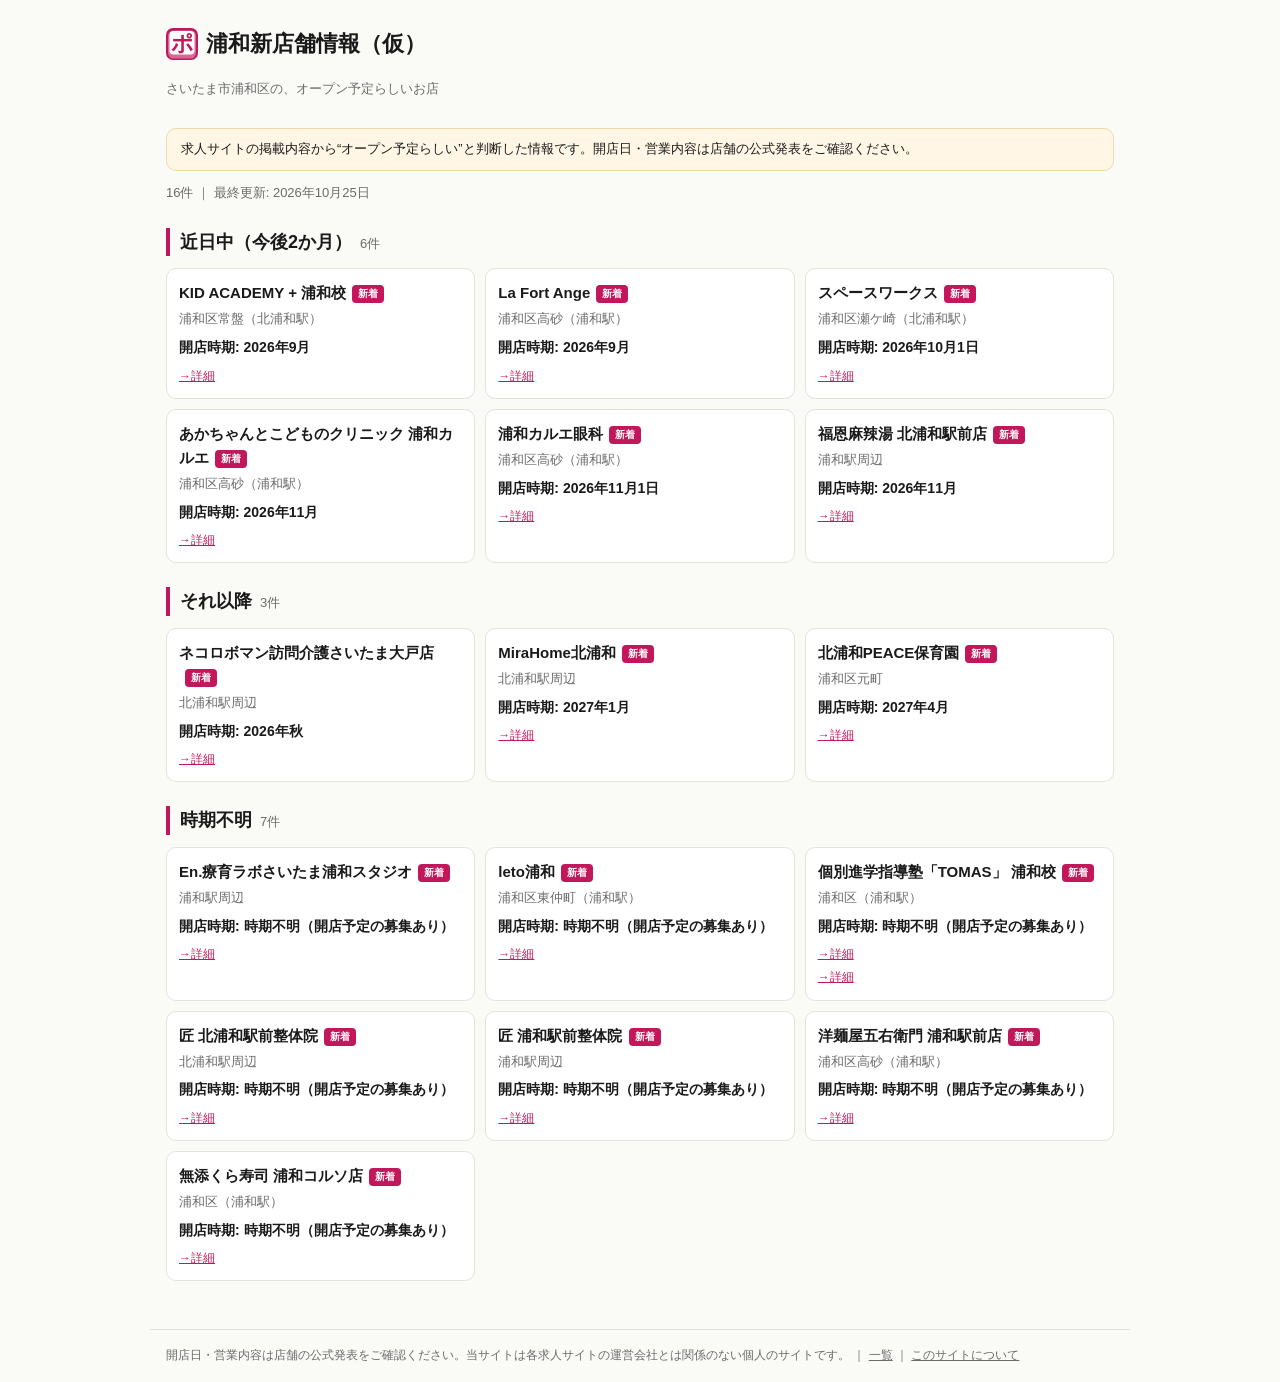
==== docs/index.html @ b1473181 "新店舗情報を更新 (2026-10-25 07:02)" ====
<!DOCTYPE html>
<html lang="ja">
<head>
<meta charset="utf-8">
<meta name="viewport" content="width=device-width, initial-scale=1">
<title>浦和新店舗情報（仮）｜さいたま市浦和区の、オープン予定らしいお店</title>
<meta name="description" content="さいたま市浦和区の、オープン予定らしいお店">
<link rel="icon" type="image/svg+xml" href="assets/icon.svg">
<link rel="stylesheet" href="style.css">
</head>
<body>
<header>
<h1><a href="index.html"><img src="assets/icon.svg" alt="" width="32" height="32">浦和新店舗情報（仮）</a></h1>
<p>さいたま市浦和区の、オープン予定らしいお店</p>
</header>
<main>
<div class="notice">求人サイトの掲載内容から“オープン予定らしい”と判断した情報です。開店日・営業内容は店舗の公式発表をご確認ください。</div>
<p class="summary">16件 ｜ 最終更新: 2026年10月25日</p>
<h2>近日中（今後2か月）<span class="n">6件</span></h2>
<div class="grid">
<div class="item"><div class="t">KID ACADEMY + 浦和校<span class="badge">新着</span></div><div class="place">浦和区常盤（北浦和駅）</div><div class="period">開店時期: 2026年9月</div><div class="src"><a href="https://xn--pckua2a7gp15o89zb.com/%E6%96%B0%E8%A6%8F%E3%82%AA%E3%83%BC%E3%83%97%E3%83%B3%E3%81%AE%E4%BB%95%E4%BA%8B-%E3%81%95%E3%81%84%E3%81%9F%E3%81%BE%E5%B8%82%E6%B5%A6%E5%92%8C%E5%8C%BA" target="_blank" rel="noopener noreferrer nofollow">→詳細</a></div></div>
<div class="item"><div class="t">La Fort Ange<span class="badge">新着</span></div><div class="place">浦和区高砂（浦和駅）</div><div class="period">開店時期: 2026年9月</div><div class="src"><a href="https://xn--pckua2a7gp15o89zb.com/%E3%82%AA%E3%83%BC%E3%83%97%E3%83%8B%E3%83%B3%E3%82%B0%E3%82%B9%E3%82%BF%E3%83%83%E3%83%95%E3%81%AE%E4%BB%95%E4%BA%8B-%E3%81%95%E3%81%84%E3%81%9F%E3%81%BE%E5%B8%82%E6%B5%A6%E5%92%8C%E5%8C%BA?pg=5" target="_blank" rel="noopener noreferrer nofollow">→詳細</a></div></div>
<div class="item"><div class="t">スペースワークス<span class="badge">新着</span></div><div class="place">浦和区瀬ケ崎（北浦和駅）</div><div class="period">開店時期: 2026年10月1日</div><div class="src"><a href="https://xn--pckua2a7gp15o89zb.com/%E6%96%B0%E8%A6%8F%E3%82%AA%E3%83%BC%E3%83%97%E3%83%B3%E3%81%AE%E4%BB%95%E4%BA%8B-%E3%81%95%E3%81%84%E3%81%9F%E3%81%BE%E5%B8%82%E6%B5%A6%E5%92%8C%E5%8C%BA" target="_blank" rel="noopener noreferrer nofollow">→詳細</a></div></div>
<div class="item"><div class="t">あかちゃんとこどものクリニック 浦和カルエ<span class="badge">新着</span></div><div class="place">浦和区高砂（浦和駅）</div><div class="period">開店時期: 2026年11月</div><div class="src"><a href="https://xn--pckua2a7gp15o89zb.com/%E6%96%B0%E8%A6%8F%E3%82%AA%E3%83%BC%E3%83%97%E3%83%B3%E3%81%AE%E4%BB%95%E4%BA%8B-%E3%81%95%E3%81%84%E3%81%9F%E3%81%BE%E5%B8%82%E6%B5%A6%E5%92%8C%E5%8C%BA?pg=5" target="_blank" rel="noopener noreferrer nofollow">→詳細</a></div></div>
<div class="item"><div class="t">浦和カルエ眼科<span class="badge">新着</span></div><div class="place">浦和区高砂（浦和駅）</div><div class="period">開店時期: 2026年11月1日</div><div class="src"><a href="https://xn--pckua2a7gp15o89zb.com/%E6%96%B0%E8%A6%8F%E9%96%8B%E9%99%A2%E3%81%AE%E4%BB%95%E4%BA%8B-%E3%81%95%E3%81%84%E3%81%9F%E3%81%BE%E5%B8%82%E6%B5%A6%E5%92%8C%E5%8C%BA" target="_blank" rel="noopener noreferrer nofollow">→詳細</a></div></div>
<div class="item"><div class="t">福恩麻辣湯 北浦和駅前店<span class="badge">新着</span></div><div class="place">浦和駅周辺</div><div class="period">開店時期: 2026年11月</div><div class="src"><a href="https://xn--pckua2a7gp15o89zb.com/%E3%82%AA%E3%83%BC%E3%83%97%E3%83%8B%E3%83%B3%E3%82%B0%E3%82%B9%E3%82%BF%E3%83%83%E3%83%95%E3%81%AE%E4%BB%95%E4%BA%8B-%E3%81%95%E3%81%84%E3%81%9F%E3%81%BE%E5%B8%82%E6%B5%A6%E5%92%8C%E5%8C%BA" target="_blank" rel="noopener noreferrer nofollow">→詳細</a></div></div>
</div>
<h2>それ以降<span class="n">3件</span></h2>
<div class="grid">
<div class="item"><div class="t">ネコロボマン訪問介護さいたま大戸店<span class="badge">新着</span></div><div class="place">北浦和駅周辺</div><div class="period">開店時期: 2026年秋</div><div class="src"><a href="https://xn--pckua2a7gp15o89zb.com/%E6%96%B0%E8%A6%8F%E3%82%AA%E3%83%BC%E3%83%97%E3%83%B3%E3%81%AE%E4%BB%95%E4%BA%8B-%E3%81%95%E3%81%84%E3%81%9F%E3%81%BE%E5%B8%82%E6%B5%A6%E5%92%8C%E5%8C%BA?pg=2" target="_blank" rel="noopener noreferrer nofollow">→詳細</a></div></div>
<div class="item"><div class="t">MiraHome北浦和<span class="badge">新着</span></div><div class="place">北浦和駅周辺</div><div class="period">開店時期: 2027年1月</div><div class="src"><a href="https://xn--pckua2a7gp15o89zb.com/%E6%96%B0%E8%A6%8F%E3%82%AA%E3%83%BC%E3%83%97%E3%83%B3%E3%81%AE%E4%BB%95%E4%BA%8B-%E3%81%95%E3%81%84%E3%81%9F%E3%81%BE%E5%B8%82%E6%B5%A6%E5%92%8C%E5%8C%BA" target="_blank" rel="noopener noreferrer nofollow">→詳細</a></div></div>
<div class="item"><div class="t">北浦和PEACE保育園<span class="badge">新着</span></div><div class="place">浦和区元町</div><div class="period">開店時期: 2027年4月</div><div class="src"><a href="https://xn--pckua2a7gp15o89zb.com/%E3%82%AA%E3%83%BC%E3%83%97%E3%83%8B%E3%83%B3%E3%82%B0%E3%82%B9%E3%82%BF%E3%83%83%E3%83%95%E3%81%AE%E4%BB%95%E4%BA%8B-%E3%81%95%E3%81%84%E3%81%9F%E3%81%BE%E5%B8%82%E6%B5%A6%E5%92%8C%E5%8C%BA" target="_blank" rel="noopener noreferrer nofollow">→詳細</a></div></div>
</div>
<h2>時期不明<span class="n">7件</span></h2>
<div class="grid">
<div class="item"><div class="t">En.療育ラボさいたま浦和スタジオ<span class="badge">新着</span></div><div class="place">浦和駅周辺</div><div class="period">開店時期: 時期不明（開店予定の募集あり）</div><div class="src"><a href="https://xn--pckua2a7gp15o89zb.com/%E3%82%AA%E3%83%BC%E3%83%97%E3%83%8B%E3%83%B3%E3%82%B0%E3%81%AE%E4%BB%95%E4%BA%8B-%E3%81%95%E3%81%84%E3%81%9F%E3%81%BE%E5%B8%82%E6%B5%A6%E5%92%8C%E5%8C%BA?pg=4" target="_blank" rel="noopener noreferrer nofollow">→詳細</a></div></div>
<div class="item"><div class="t">leto浦和<span class="badge">新着</span></div><div class="place">浦和区東仲町（浦和駅）</div><div class="period">開店時期: 時期不明（開店予定の募集あり）</div><div class="src"><a href="https://xn--pckua2a7gp15o89zb.com/%E5%BA%97%E9%95%B7%E5%80%99%E8%A3%9C%E3%81%AE%E4%BB%95%E4%BA%8B-%E3%81%95%E3%81%84%E3%81%9F%E3%81%BE%E5%B8%82%E6%B5%A6%E5%92%8C%E5%8C%BA?pg=2" target="_blank" rel="noopener noreferrer nofollow">→詳細</a></div></div>
<div class="item"><div class="t">個別進学指導塾「TOMAS」 浦和校<span class="badge">新着</span></div><div class="place">浦和区（浦和駅）</div><div class="period">開店時期: 時期不明（開店予定の募集あり）</div><div class="src"><a href="https://www.baitoru.com/kanto/jlist/saitama/saitamashi/saitamashiurawaku/mrt21/srt2/page4/" target="_blank" rel="noopener noreferrer nofollow">→詳細</a><a href="https://xn--pckua2a7gp15o89zb.com/%E3%82%AA%E3%83%BC%E3%83%97%E3%83%8B%E3%83%B3%E3%82%B0%E3%82%B9%E3%82%BF%E3%83%83%E3%83%95%E3%81%AE%E4%BB%95%E4%BA%8B-%E3%81%95%E3%81%84%E3%81%9F%E3%81%BE%E5%B8%82%E6%B5%A6%E5%92%8C%E5%8C%BA?pg=5" target="_blank" rel="noopener noreferrer nofollow">→詳細</a></div></div>
<div class="item"><div class="t">匠 北浦和駅前整体院<span class="badge">新着</span></div><div class="place">北浦和駅周辺</div><div class="period">開店時期: 時期不明（開店予定の募集あり）</div><div class="src"><a href="https://xn--pckua2a7gp15o89zb.com/%E6%96%B0%E8%A6%8F%E3%82%AA%E3%83%BC%E3%83%97%E3%83%B3%E3%81%AE%E4%BB%95%E4%BA%8B-%E3%81%95%E3%81%84%E3%81%9F%E3%81%BE%E5%B8%82%E6%B5%A6%E5%92%8C%E5%8C%BA" target="_blank" rel="noopener noreferrer nofollow">→詳細</a></div></div>
<div class="item"><div class="t">匠 浦和駅前整体院<span class="badge">新着</span></div><div class="place">浦和駅周辺</div><div class="period">開店時期: 時期不明（開店予定の募集あり）</div><div class="src"><a href="https://xn--pckua2a7gp15o89zb.com/%E3%82%AA%E3%83%BC%E3%83%97%E3%83%8B%E3%83%B3%E3%82%B0%E3%81%AE%E4%BB%95%E4%BA%8B-%E3%81%95%E3%81%84%E3%81%9F%E3%81%BE%E5%B8%82%E6%B5%A6%E5%92%8C%E5%8C%BA" target="_blank" rel="noopener noreferrer nofollow">→詳細</a></div></div>
<div class="item"><div class="t">洋麺屋五右衛門 浦和駅前店<span class="badge">新着</span></div><div class="place">浦和区高砂（浦和駅）</div><div class="period">開店時期: 時期不明（開店予定の募集あり）</div><div class="src"><a href="https://xn--pckua2a7gp15o89zb.com/%E3%82%AA%E3%83%BC%E3%83%97%E3%83%8B%E3%83%B3%E3%82%B0%E3%81%AE%E4%BB%95%E4%BA%8B-%E3%81%95%E3%81%84%E3%81%9F%E3%81%BE%E5%B8%82%E6%B5%A6%E5%92%8C%E5%8C%BA?pg=3" target="_blank" rel="noopener noreferrer nofollow">→詳細</a></div></div>
<div class="item"><div class="t">無添くら寿司 浦和コルソ店<span class="badge">新着</span></div><div class="place">浦和区（浦和駅）</div><div class="period">開店時期: 時期不明（開店予定の募集あり）</div><div class="src"><a href="https://www.baitoru.com/kanto/jlist/saitama/saitamashi/saitamashiurawaku/mrt21/srt2/page3/" target="_blank" rel="noopener noreferrer nofollow">→詳細</a></div></div>
</div>
</main>
<footer>
開店日・営業内容は店舗の公式発表をご確認ください。当サイトは各求人サイトの運営会社とは関係のない個人のサイトです。
｜ <a href="index.html">一覧</a> ｜ <a href="about.html">このサイトについて</a>
</footer>
</body>
</html>
---- docs/style.css ----
:root {
  --bg: #fafaf7; --card: #ffffff; --text: #1a1a1a; --muted: #6b6b6b;
  --accent: #C2185B; --line: #e5e2dc; --warn-bg: #fff6e5; --warn-line: #f0d9a8;
}
@media (prefers-color-scheme: dark) {
  :root { --bg: #14151a; --card: #1e2027; --text: #e8e8e6; --muted: #9a9a96;
    --line: #2c2e36; --warn-bg: #2a2418; --warn-line: #5a4a24; }
}
* { box-sizing: border-box; margin: 0; padding: 0; }
body { background: var(--bg); color: var(--text);
  font-family: "Hiragino Sans", "Noto Sans JP", sans-serif; line-height: 1.6; }
a { color: inherit; }
header { padding: 24px 16px 12px; max-width: 980px; margin: 0 auto; }
header h1 a { text-decoration: none; font-size: 22px; display: inline-flex; align-items: center; gap: 8px; }
header h1 img { width: 32px; height: 32px; }
header p { color: var(--muted); font-size: 13px; margin-top: 4px; }
main { max-width: 980px; margin: 0 auto; padding: 8px 16px 48px; }
h2 { font-size: 18px; padding-left: 10px; border-left: 4px solid var(--accent); margin: 24px 0 12px; }
h2 .n { color: var(--muted); font-size: 13px; font-weight: 400; margin-left: 8px; }
.notice { background: var(--warn-bg); border: 1px solid var(--warn-line); border-radius: 10px;
  padding: 10px 14px; font-size: 13px; margin: 8px 0 12px; }
.summary { color: var(--muted); font-size: 13px; }
.grid { display: grid; gap: 10px; grid-template-columns: repeat(auto-fill, minmax(260px, 1fr)); }
.item { background: var(--card); border: 1px solid var(--line); border-radius: 10px; padding: 12px; }
.item.stale { opacity: .6; }
.item .t { font-size: 15px; font-weight: 600; overflow-wrap: anywhere; }
.item .badge { display: inline-block; font-size: 10px; font-weight: 700; color: #fff; background: var(--accent);
  border-radius: 4px; padding: 1px 6px; margin-left: 6px; vertical-align: middle; }
.item .place { font-size: 13px; color: var(--muted); margin-top: 4px; }
.item .period { font-size: 14px; margin-top: 6px; font-weight: 600; }
.item .period .est { color: #b45309; font-weight: 700; background: #fff1d6; border-radius: 4px; padding: 0 4px; }
@media (prefers-color-scheme: dark) { .item .period .est { color: #fbbf24; background: #3a2e14; } }
.item .stale-note { font-size: 12px; color: var(--muted); margin-top: 6px; }
.item .src { margin-top: 8px; display: flex; flex-direction: column; gap: 4px; }
.item .src a { font-size: 12px; color: var(--accent); }
.empty { color: var(--muted); font-size: 14px; padding: 12px 0; }
footer { max-width: 980px; margin: 0 auto; padding: 16px; color: var(--muted); font-size: 12px; border-top: 1px solid var(--line); }
.doc h2 { margin-top: 28px; }
.doc p, .doc li { font-size: 14px; margin-top: 8px; }
.doc ul { padding-left: 1.4em; }
@media (max-width: 480px) { .grid { grid-template-columns: 1fr; } }
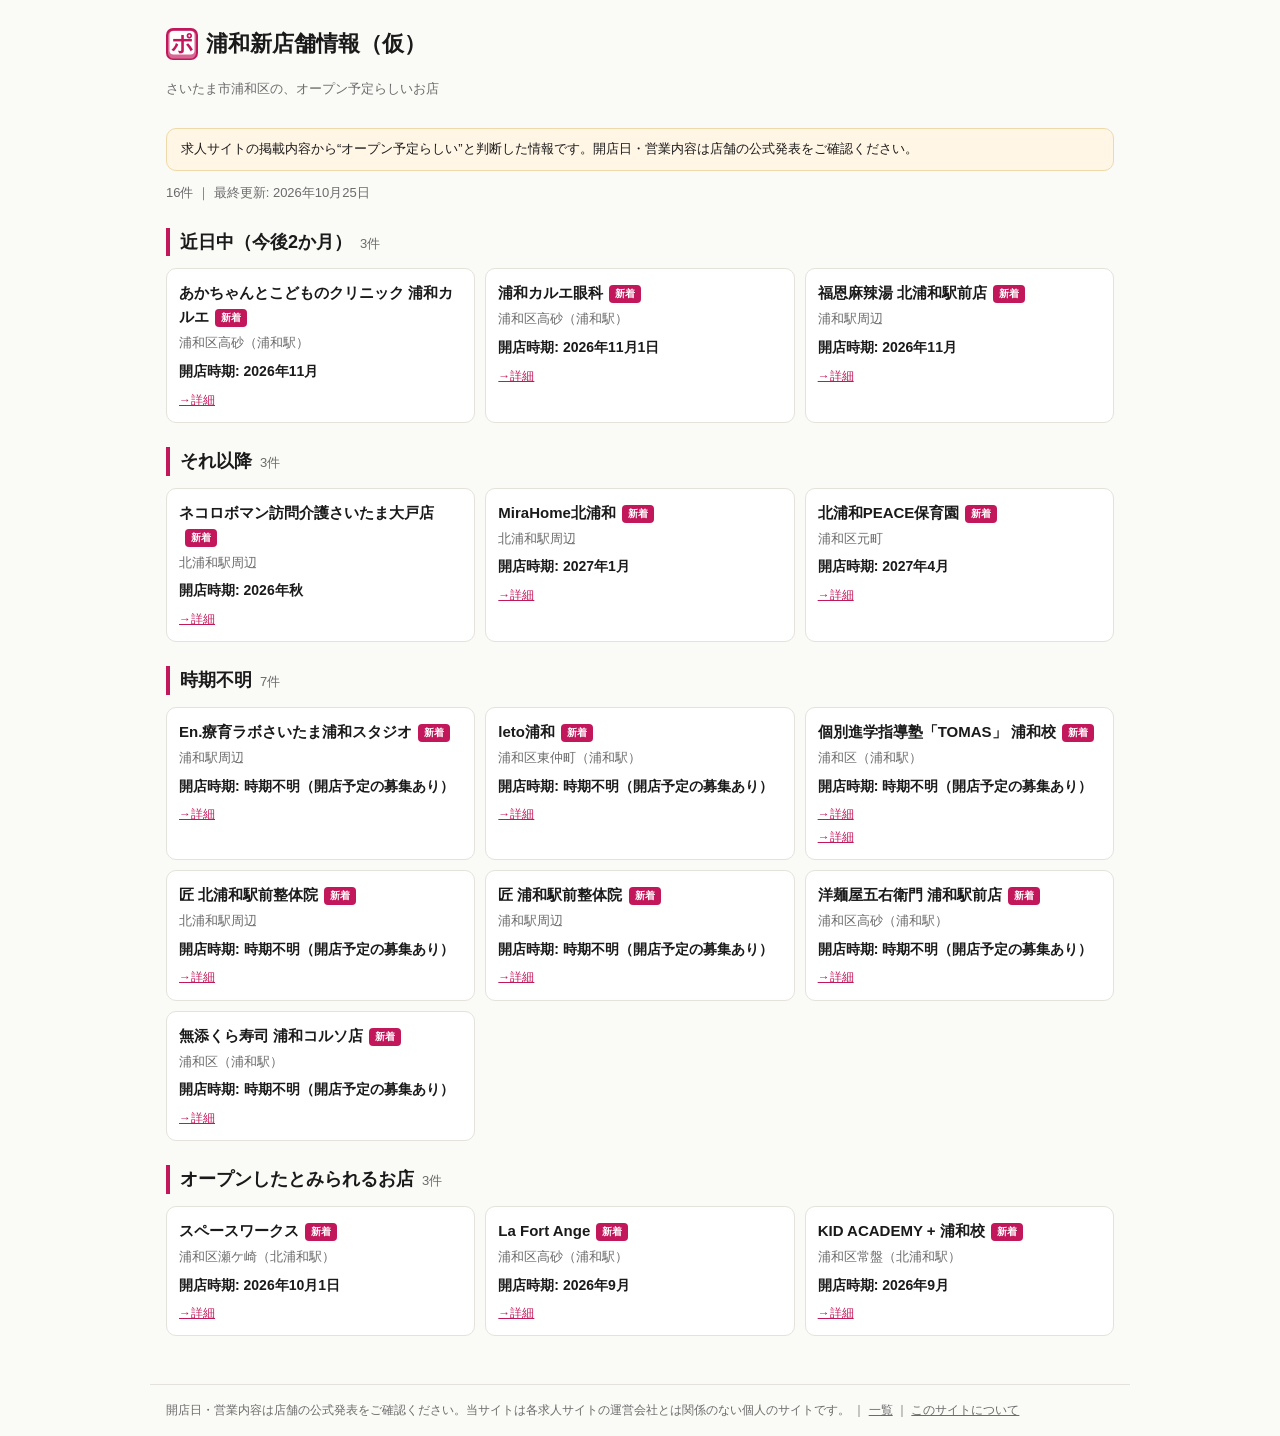
==== commit 4e1a9f6d: "開店日を過ぎた店を「オープンしたとみられるお店」に分ける・Actions上ではバイトルを取得しない - 開店時期の終わりの日付を求め、過ぎた店は recent_open_days 日以内なら最下部の新" ====
--- a/docs/index.html
+++ b/docs/index.html
@@ -16,11 +16,8 @@
 <main>
 <div class="notice">求人サイトの掲載内容から“オープン予定らしい”と判断した情報です。開店日・営業内容は店舗の公式発表をご確認ください。</div>
 <p class="summary">16件 ｜ 最終更新: 2026年10月25日</p>
-<h2>近日中（今後2か月）<span class="n">6件</span></h2>
+<h2>近日中（今後2か月）<span class="n">3件</span></h2>
 <div class="grid">
-<div class="item"><div class="t">KID ACADEMY + 浦和校<span class="badge">新着</span></div><div class="place">浦和区常盤（北浦和駅）</div><div class="period">開店時期: 2026年9月</div><div class="src"><a href="https://xn--pckua2a7gp15o89zb.com/%E6%96%B0%E8%A6%8F%E3%82%AA%E3%83%BC%E3%83%97%E3%83%B3%E3%81%AE%E4%BB%95%E4%BA%8B-%E3%81%95%E3%81%84%E3%81%9F%E3%81%BE%E5%B8%82%E6%B5%A6%E5%92%8C%E5%8C%BA" target="_blank" rel="noopener noreferrer nofollow">→詳細</a></div></div>
-<div class="item"><div class="t">La Fort Ange<span class="badge">新着</span></div><div class="place">浦和区高砂（浦和駅）</div><div class="period">開店時期: 2026年9月</div><div class="src"><a href="https://xn--pckua2a7gp15o89zb.com/%E3%82%AA%E3%83%BC%E3%83%97%E3%83%8B%E3%83%B3%E3%82%B0%E3%82%B9%E3%82%BF%E3%83%83%E3%83%95%E3%81%AE%E4%BB%95%E4%BA%8B-%E3%81%95%E3%81%84%E3%81%9F%E3%81%BE%E5%B8%82%E6%B5%A6%E5%92%8C%E5%8C%BA?pg=5" target="_blank" rel="noopener noreferrer nofollow">→詳細</a></div></div>
-<div class="item"><div class="t">スペースワークス<span class="badge">新着</span></div><div class="place">浦和区瀬ケ崎（北浦和駅）</div><div class="period">開店時期: 2026年10月1日</div><div class="src"><a href="https://xn--pckua2a7gp15o89zb.com/%E6%96%B0%E8%A6%8F%E3%82%AA%E3%83%BC%E3%83%97%E3%83%B3%E3%81%AE%E4%BB%95%E4%BA%8B-%E3%81%95%E3%81%84%E3%81%9F%E3%81%BE%E5%B8%82%E6%B5%A6%E5%92%8C%E5%8C%BA" target="_blank" rel="noopener noreferrer nofollow">→詳細</a></div></div>
 <div class="item"><div class="t">あかちゃんとこどものクリニック 浦和カルエ<span class="badge">新着</span></div><div class="place">浦和区高砂（浦和駅）</div><div class="period">開店時期: 2026年11月</div><div class="src"><a href="https://xn--pckua2a7gp15o89zb.com/%E6%96%B0%E8%A6%8F%E3%82%AA%E3%83%BC%E3%83%97%E3%83%B3%E3%81%AE%E4%BB%95%E4%BA%8B-%E3%81%95%E3%81%84%E3%81%9F%E3%81%BE%E5%B8%82%E6%B5%A6%E5%92%8C%E5%8C%BA?pg=5" target="_blank" rel="noopener noreferrer nofollow">→詳細</a></div></div>
 <div class="item"><div class="t">浦和カルエ眼科<span class="badge">新着</span></div><div class="place">浦和区高砂（浦和駅）</div><div class="period">開店時期: 2026年11月1日</div><div class="src"><a href="https://xn--pckua2a7gp15o89zb.com/%E6%96%B0%E8%A6%8F%E9%96%8B%E9%99%A2%E3%81%AE%E4%BB%95%E4%BA%8B-%E3%81%95%E3%81%84%E3%81%9F%E3%81%BE%E5%B8%82%E6%B5%A6%E5%92%8C%E5%8C%BA" target="_blank" rel="noopener noreferrer nofollow">→詳細</a></div></div>
 <div class="item"><div class="t">福恩麻辣湯 北浦和駅前店<span class="badge">新着</span></div><div class="place">浦和駅周辺</div><div class="period">開店時期: 2026年11月</div><div class="src"><a href="https://xn--pckua2a7gp15o89zb.com/%E3%82%AA%E3%83%BC%E3%83%97%E3%83%8B%E3%83%B3%E3%82%B0%E3%82%B9%E3%82%BF%E3%83%83%E3%83%95%E3%81%AE%E4%BB%95%E4%BA%8B-%E3%81%95%E3%81%84%E3%81%9F%E3%81%BE%E5%B8%82%E6%B5%A6%E5%92%8C%E5%8C%BA" target="_blank" rel="noopener noreferrer nofollow">→詳細</a></div></div>
@@ -41,6 +38,12 @@
 <div class="item"><div class="t">洋麺屋五右衛門 浦和駅前店<span class="badge">新着</span></div><div class="place">浦和区高砂（浦和駅）</div><div class="period">開店時期: 時期不明（開店予定の募集あり）</div><div class="src"><a href="https://xn--pckua2a7gp15o89zb.com/%E3%82%AA%E3%83%BC%E3%83%97%E3%83%8B%E3%83%B3%E3%82%B0%E3%81%AE%E4%BB%95%E4%BA%8B-%E3%81%95%E3%81%84%E3%81%9F%E3%81%BE%E5%B8%82%E6%B5%A6%E5%92%8C%E5%8C%BA?pg=3" target="_blank" rel="noopener noreferrer nofollow">→詳細</a></div></div>
 <div class="item"><div class="t">無添くら寿司 浦和コルソ店<span class="badge">新着</span></div><div class="place">浦和区（浦和駅）</div><div class="period">開店時期: 時期不明（開店予定の募集あり）</div><div class="src"><a href="https://www.baitoru.com/kanto/jlist/saitama/saitamashi/saitamashiurawaku/mrt21/srt2/page3/" target="_blank" rel="noopener noreferrer nofollow">→詳細</a></div></div>
 </div>
+<h2>オープンしたとみられるお店<span class="n">3件</span></h2>
+<div class="grid">
+<div class="item"><div class="t">スペースワークス<span class="badge">新着</span></div><div class="place">浦和区瀬ケ崎（北浦和駅）</div><div class="period">開店時期: 2026年10月1日</div><div class="src"><a href="https://xn--pckua2a7gp15o89zb.com/%E6%96%B0%E8%A6%8F%E3%82%AA%E3%83%BC%E3%83%97%E3%83%B3%E3%81%AE%E4%BB%95%E4%BA%8B-%E3%81%95%E3%81%84%E3%81%9F%E3%81%BE%E5%B8%82%E6%B5%A6%E5%92%8C%E5%8C%BA" target="_blank" rel="noopener noreferrer nofollow">→詳細</a></div></div>
+<div class="item"><div class="t">La Fort Ange<span class="badge">新着</span></div><div class="place">浦和区高砂（浦和駅）</div><div class="period">開店時期: 2026年9月</div><div class="src"><a href="https://xn--pckua2a7gp15o89zb.com/%E3%82%AA%E3%83%BC%E3%83%97%E3%83%8B%E3%83%B3%E3%82%B0%E3%82%B9%E3%82%BF%E3%83%83%E3%83%95%E3%81%AE%E4%BB%95%E4%BA%8B-%E3%81%95%E3%81%84%E3%81%9F%E3%81%BE%E5%B8%82%E6%B5%A6%E5%92%8C%E5%8C%BA?pg=5" target="_blank" rel="noopener noreferrer nofollow">→詳細</a></div></div>
+<div class="item"><div class="t">KID ACADEMY + 浦和校<span class="badge">新着</span></div><div class="place">浦和区常盤（北浦和駅）</div><div class="period">開店時期: 2026年9月</div><div class="src"><a href="https://xn--pckua2a7gp15o89zb.com/%E6%96%B0%E8%A6%8F%E3%82%AA%E3%83%BC%E3%83%97%E3%83%B3%E3%81%AE%E4%BB%95%E4%BA%8B-%E3%81%95%E3%81%84%E3%81%9F%E3%81%BE%E5%B8%82%E6%B5%A6%E5%92%8C%E5%8C%BA" target="_blank" rel="noopener noreferrer nofollow">→詳細</a></div></div>
+</div>
 </main>
 <footer>
 開店日・営業内容は店舗の公式発表をご確認ください。当サイトは各求人サイトの運営会社とは関係のない個人のサイトです。
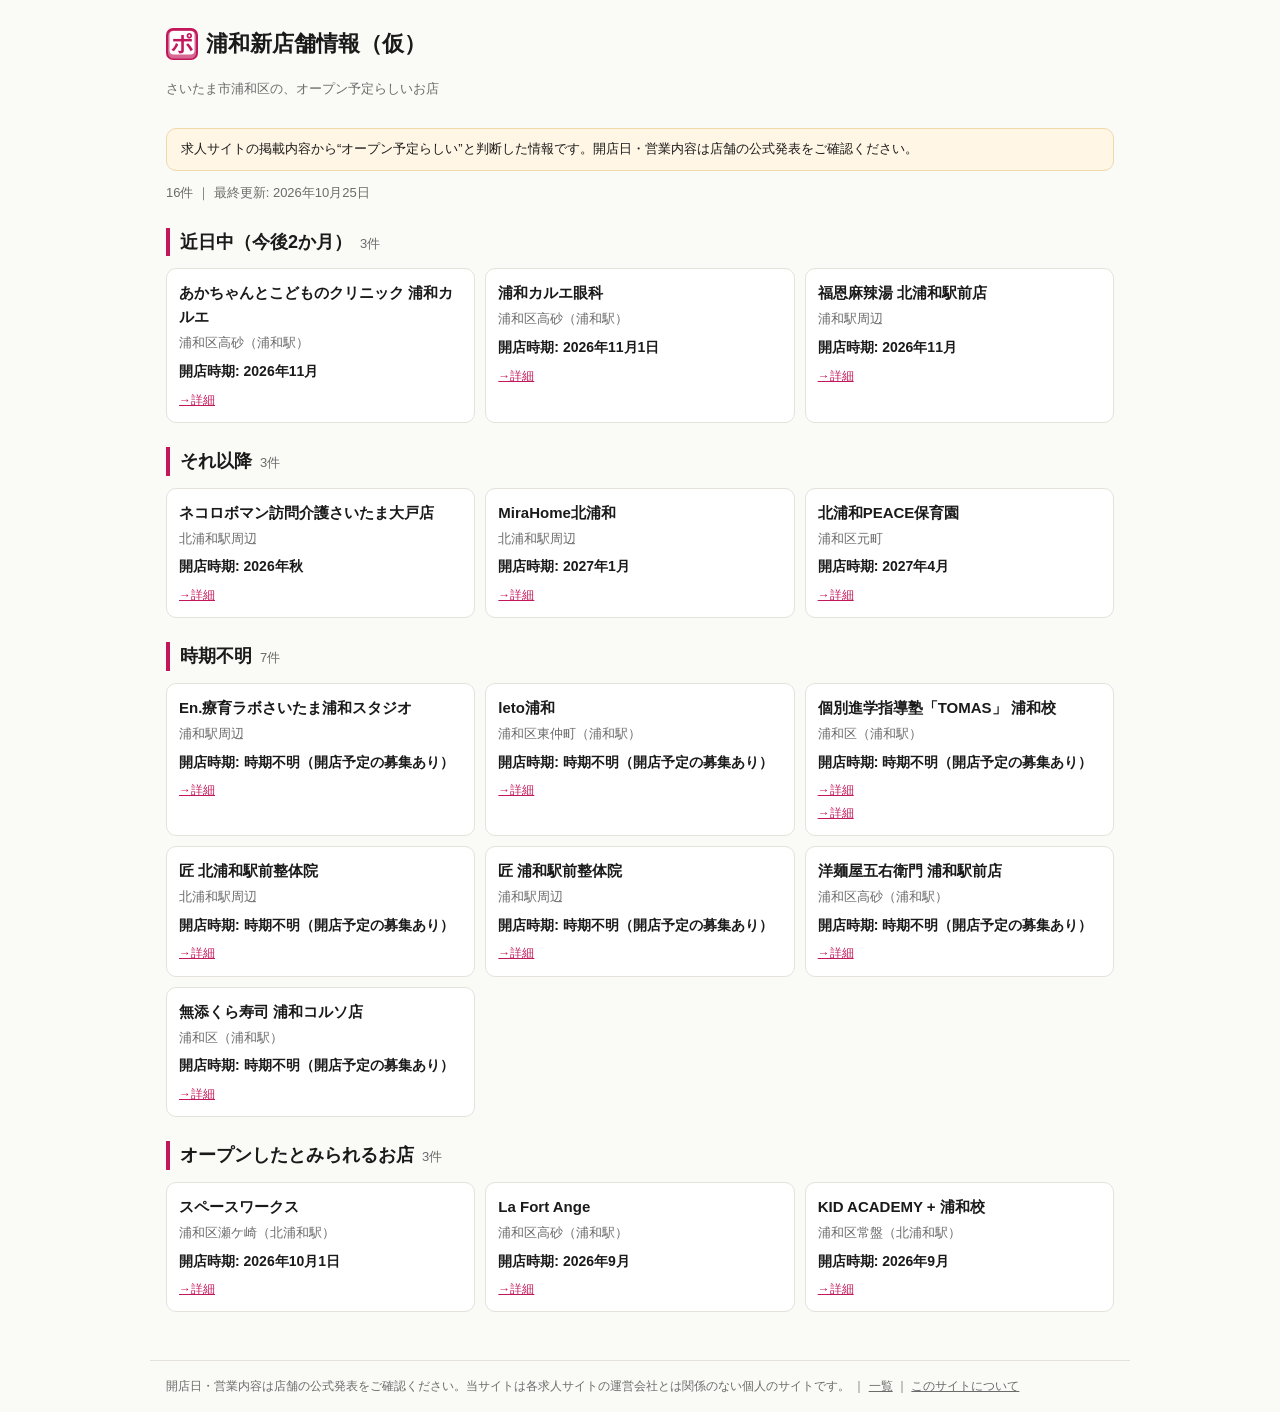
==== commit eefc1f1b: "新着バッジを2日間にし、初回の一括取得ぶんには付けない Co-Authored-By: Claude Opus 5.5 <noreply@anthropic.com>" ====
--- a/docs/index.html
+++ b/docs/index.html
@@ -18,31 +18,31 @@
 <p class="summary">16件 ｜ 最終更新: 2026年10月25日</p>
 <h2>近日中（今後2か月）<span class="n">3件</span></h2>
 <div class="grid">
-<div class="item"><div class="t">あかちゃんとこどものクリニック 浦和カルエ<span class="badge">新着</span></div><div class="place">浦和区高砂（浦和駅）</div><div class="period">開店時期: 2026年11月</div><div class="src"><a href="https://xn--pckua2a7gp15o89zb.com/%E6%96%B0%E8%A6%8F%E3%82%AA%E3%83%BC%E3%83%97%E3%83%B3%E3%81%AE%E4%BB%95%E4%BA%8B-%E3%81%95%E3%81%84%E3%81%9F%E3%81%BE%E5%B8%82%E6%B5%A6%E5%92%8C%E5%8C%BA?pg=5" target="_blank" rel="noopener noreferrer nofollow">→詳細</a></div></div>
-<div class="item"><div class="t">浦和カルエ眼科<span class="badge">新着</span></div><div class="place">浦和区高砂（浦和駅）</div><div class="period">開店時期: 2026年11月1日</div><div class="src"><a href="https://xn--pckua2a7gp15o89zb.com/%E6%96%B0%E8%A6%8F%E9%96%8B%E9%99%A2%E3%81%AE%E4%BB%95%E4%BA%8B-%E3%81%95%E3%81%84%E3%81%9F%E3%81%BE%E5%B8%82%E6%B5%A6%E5%92%8C%E5%8C%BA" target="_blank" rel="noopener noreferrer nofollow">→詳細</a></div></div>
-<div class="item"><div class="t">福恩麻辣湯 北浦和駅前店<span class="badge">新着</span></div><div class="place">浦和駅周辺</div><div class="period">開店時期: 2026年11月</div><div class="src"><a href="https://xn--pckua2a7gp15o89zb.com/%E3%82%AA%E3%83%BC%E3%83%97%E3%83%8B%E3%83%B3%E3%82%B0%E3%82%B9%E3%82%BF%E3%83%83%E3%83%95%E3%81%AE%E4%BB%95%E4%BA%8B-%E3%81%95%E3%81%84%E3%81%9F%E3%81%BE%E5%B8%82%E6%B5%A6%E5%92%8C%E5%8C%BA" target="_blank" rel="noopener noreferrer nofollow">→詳細</a></div></div>
+<div class="item"><div class="t">あかちゃんとこどものクリニック 浦和カルエ</div><div class="place">浦和区高砂（浦和駅）</div><div class="period">開店時期: 2026年11月</div><div class="src"><a href="https://xn--pckua2a7gp15o89zb.com/%E6%96%B0%E8%A6%8F%E3%82%AA%E3%83%BC%E3%83%97%E3%83%B3%E3%81%AE%E4%BB%95%E4%BA%8B-%E3%81%95%E3%81%84%E3%81%9F%E3%81%BE%E5%B8%82%E6%B5%A6%E5%92%8C%E5%8C%BA?pg=5" target="_blank" rel="noopener noreferrer nofollow">→詳細</a></div></div>
+<div class="item"><div class="t">浦和カルエ眼科</div><div class="place">浦和区高砂（浦和駅）</div><div class="period">開店時期: 2026年11月1日</div><div class="src"><a href="https://xn--pckua2a7gp15o89zb.com/%E6%96%B0%E8%A6%8F%E9%96%8B%E9%99%A2%E3%81%AE%E4%BB%95%E4%BA%8B-%E3%81%95%E3%81%84%E3%81%9F%E3%81%BE%E5%B8%82%E6%B5%A6%E5%92%8C%E5%8C%BA" target="_blank" rel="noopener noreferrer nofollow">→詳細</a></div></div>
+<div class="item"><div class="t">福恩麻辣湯 北浦和駅前店</div><div class="place">浦和駅周辺</div><div class="period">開店時期: 2026年11月</div><div class="src"><a href="https://xn--pckua2a7gp15o89zb.com/%E3%82%AA%E3%83%BC%E3%83%97%E3%83%8B%E3%83%B3%E3%82%B0%E3%82%B9%E3%82%BF%E3%83%83%E3%83%95%E3%81%AE%E4%BB%95%E4%BA%8B-%E3%81%95%E3%81%84%E3%81%9F%E3%81%BE%E5%B8%82%E6%B5%A6%E5%92%8C%E5%8C%BA" target="_blank" rel="noopener noreferrer nofollow">→詳細</a></div></div>
 </div>
 <h2>それ以降<span class="n">3件</span></h2>
 <div class="grid">
-<div class="item"><div class="t">ネコロボマン訪問介護さいたま大戸店<span class="badge">新着</span></div><div class="place">北浦和駅周辺</div><div class="period">開店時期: 2026年秋</div><div class="src"><a href="https://xn--pckua2a7gp15o89zb.com/%E6%96%B0%E8%A6%8F%E3%82%AA%E3%83%BC%E3%83%97%E3%83%B3%E3%81%AE%E4%BB%95%E4%BA%8B-%E3%81%95%E3%81%84%E3%81%9F%E3%81%BE%E5%B8%82%E6%B5%A6%E5%92%8C%E5%8C%BA?pg=2" target="_blank" rel="noopener noreferrer nofollow">→詳細</a></div></div>
-<div class="item"><div class="t">MiraHome北浦和<span class="badge">新着</span></div><div class="place">北浦和駅周辺</div><div class="period">開店時期: 2027年1月</div><div class="src"><a href="https://xn--pckua2a7gp15o89zb.com/%E6%96%B0%E8%A6%8F%E3%82%AA%E3%83%BC%E3%83%97%E3%83%B3%E3%81%AE%E4%BB%95%E4%BA%8B-%E3%81%95%E3%81%84%E3%81%9F%E3%81%BE%E5%B8%82%E6%B5%A6%E5%92%8C%E5%8C%BA" target="_blank" rel="noopener noreferrer nofollow">→詳細</a></div></div>
-<div class="item"><div class="t">北浦和PEACE保育園<span class="badge">新着</span></div><div class="place">浦和区元町</div><div class="period">開店時期: 2027年4月</div><div class="src"><a href="https://xn--pckua2a7gp15o89zb.com/%E3%82%AA%E3%83%BC%E3%83%97%E3%83%8B%E3%83%B3%E3%82%B0%E3%82%B9%E3%82%BF%E3%83%83%E3%83%95%E3%81%AE%E4%BB%95%E4%BA%8B-%E3%81%95%E3%81%84%E3%81%9F%E3%81%BE%E5%B8%82%E6%B5%A6%E5%92%8C%E5%8C%BA" target="_blank" rel="noopener noreferrer nofollow">→詳細</a></div></div>
+<div class="item"><div class="t">ネコロボマン訪問介護さいたま大戸店</div><div class="place">北浦和駅周辺</div><div class="period">開店時期: 2026年秋</div><div class="src"><a href="https://xn--pckua2a7gp15o89zb.com/%E6%96%B0%E8%A6%8F%E3%82%AA%E3%83%BC%E3%83%97%E3%83%B3%E3%81%AE%E4%BB%95%E4%BA%8B-%E3%81%95%E3%81%84%E3%81%9F%E3%81%BE%E5%B8%82%E6%B5%A6%E5%92%8C%E5%8C%BA?pg=2" target="_blank" rel="noopener noreferrer nofollow">→詳細</a></div></div>
+<div class="item"><div class="t">MiraHome北浦和</div><div class="place">北浦和駅周辺</div><div class="period">開店時期: 2027年1月</div><div class="src"><a href="https://xn--pckua2a7gp15o89zb.com/%E6%96%B0%E8%A6%8F%E3%82%AA%E3%83%BC%E3%83%97%E3%83%B3%E3%81%AE%E4%BB%95%E4%BA%8B-%E3%81%95%E3%81%84%E3%81%9F%E3%81%BE%E5%B8%82%E6%B5%A6%E5%92%8C%E5%8C%BA" target="_blank" rel="noopener noreferrer nofollow">→詳細</a></div></div>
+<div class="item"><div class="t">北浦和PEACE保育園</div><div class="place">浦和区元町</div><div class="period">開店時期: 2027年4月</div><div class="src"><a href="https://xn--pckua2a7gp15o89zb.com/%E3%82%AA%E3%83%BC%E3%83%97%E3%83%8B%E3%83%B3%E3%82%B0%E3%82%B9%E3%82%BF%E3%83%83%E3%83%95%E3%81%AE%E4%BB%95%E4%BA%8B-%E3%81%95%E3%81%84%E3%81%9F%E3%81%BE%E5%B8%82%E6%B5%A6%E5%92%8C%E5%8C%BA" target="_blank" rel="noopener noreferrer nofollow">→詳細</a></div></div>
 </div>
 <h2>時期不明<span class="n">7件</span></h2>
 <div class="grid">
-<div class="item"><div class="t">En.療育ラボさいたま浦和スタジオ<span class="badge">新着</span></div><div class="place">浦和駅周辺</div><div class="period">開店時期: 時期不明（開店予定の募集あり）</div><div class="src"><a href="https://xn--pckua2a7gp15o89zb.com/%E3%82%AA%E3%83%BC%E3%83%97%E3%83%8B%E3%83%B3%E3%82%B0%E3%81%AE%E4%BB%95%E4%BA%8B-%E3%81%95%E3%81%84%E3%81%9F%E3%81%BE%E5%B8%82%E6%B5%A6%E5%92%8C%E5%8C%BA?pg=4" target="_blank" rel="noopener noreferrer nofollow">→詳細</a></div></div>
-<div class="item"><div class="t">leto浦和<span class="badge">新着</span></div><div class="place">浦和区東仲町（浦和駅）</div><div class="period">開店時期: 時期不明（開店予定の募集あり）</div><div class="src"><a href="https://xn--pckua2a7gp15o89zb.com/%E5%BA%97%E9%95%B7%E5%80%99%E8%A3%9C%E3%81%AE%E4%BB%95%E4%BA%8B-%E3%81%95%E3%81%84%E3%81%9F%E3%81%BE%E5%B8%82%E6%B5%A6%E5%92%8C%E5%8C%BA?pg=2" target="_blank" rel="noopener noreferrer nofollow">→詳細</a></div></div>
-<div class="item"><div class="t">個別進学指導塾「TOMAS」 浦和校<span class="badge">新着</span></div><div class="place">浦和区（浦和駅）</div><div class="period">開店時期: 時期不明（開店予定の募集あり）</div><div class="src"><a href="https://www.baitoru.com/kanto/jlist/saitama/saitamashi/saitamashiurawaku/mrt21/srt2/page4/" target="_blank" rel="noopener noreferrer nofollow">→詳細</a><a href="https://xn--pckua2a7gp15o89zb.com/%E3%82%AA%E3%83%BC%E3%83%97%E3%83%8B%E3%83%B3%E3%82%B0%E3%82%B9%E3%82%BF%E3%83%83%E3%83%95%E3%81%AE%E4%BB%95%E4%BA%8B-%E3%81%95%E3%81%84%E3%81%9F%E3%81%BE%E5%B8%82%E6%B5%A6%E5%92%8C%E5%8C%BA?pg=5" target="_blank" rel="noopener noreferrer nofollow">→詳細</a></div></div>
-<div class="item"><div class="t">匠 北浦和駅前整体院<span class="badge">新着</span></div><div class="place">北浦和駅周辺</div><div class="period">開店時期: 時期不明（開店予定の募集あり）</div><div class="src"><a href="https://xn--pckua2a7gp15o89zb.com/%E6%96%B0%E8%A6%8F%E3%82%AA%E3%83%BC%E3%83%97%E3%83%B3%E3%81%AE%E4%BB%95%E4%BA%8B-%E3%81%95%E3%81%84%E3%81%9F%E3%81%BE%E5%B8%82%E6%B5%A6%E5%92%8C%E5%8C%BA" target="_blank" rel="noopener noreferrer nofollow">→詳細</a></div></div>
-<div class="item"><div class="t">匠 浦和駅前整体院<span class="badge">新着</span></div><div class="place">浦和駅周辺</div><div class="period">開店時期: 時期不明（開店予定の募集あり）</div><div class="src"><a href="https://xn--pckua2a7gp15o89zb.com/%E3%82%AA%E3%83%BC%E3%83%97%E3%83%8B%E3%83%B3%E3%82%B0%E3%81%AE%E4%BB%95%E4%BA%8B-%E3%81%95%E3%81%84%E3%81%9F%E3%81%BE%E5%B8%82%E6%B5%A6%E5%92%8C%E5%8C%BA" target="_blank" rel="noopener noreferrer nofollow">→詳細</a></div></div>
-<div class="item"><div class="t">洋麺屋五右衛門 浦和駅前店<span class="badge">新着</span></div><div class="place">浦和区高砂（浦和駅）</div><div class="period">開店時期: 時期不明（開店予定の募集あり）</div><div class="src"><a href="https://xn--pckua2a7gp15o89zb.com/%E3%82%AA%E3%83%BC%E3%83%97%E3%83%8B%E3%83%B3%E3%82%B0%E3%81%AE%E4%BB%95%E4%BA%8B-%E3%81%95%E3%81%84%E3%81%9F%E3%81%BE%E5%B8%82%E6%B5%A6%E5%92%8C%E5%8C%BA?pg=3" target="_blank" rel="noopener noreferrer nofollow">→詳細</a></div></div>
-<div class="item"><div class="t">無添くら寿司 浦和コルソ店<span class="badge">新着</span></div><div class="place">浦和区（浦和駅）</div><div class="period">開店時期: 時期不明（開店予定の募集あり）</div><div class="src"><a href="https://www.baitoru.com/kanto/jlist/saitama/saitamashi/saitamashiurawaku/mrt21/srt2/page3/" target="_blank" rel="noopener noreferrer nofollow">→詳細</a></div></div>
+<div class="item"><div class="t">En.療育ラボさいたま浦和スタジオ</div><div class="place">浦和駅周辺</div><div class="period">開店時期: 時期不明（開店予定の募集あり）</div><div class="src"><a href="https://xn--pckua2a7gp15o89zb.com/%E3%82%AA%E3%83%BC%E3%83%97%E3%83%8B%E3%83%B3%E3%82%B0%E3%81%AE%E4%BB%95%E4%BA%8B-%E3%81%95%E3%81%84%E3%81%9F%E3%81%BE%E5%B8%82%E6%B5%A6%E5%92%8C%E5%8C%BA?pg=4" target="_blank" rel="noopener noreferrer nofollow">→詳細</a></div></div>
+<div class="item"><div class="t">leto浦和</div><div class="place">浦和区東仲町（浦和駅）</div><div class="period">開店時期: 時期不明（開店予定の募集あり）</div><div class="src"><a href="https://xn--pckua2a7gp15o89zb.com/%E5%BA%97%E9%95%B7%E5%80%99%E8%A3%9C%E3%81%AE%E4%BB%95%E4%BA%8B-%E3%81%95%E3%81%84%E3%81%9F%E3%81%BE%E5%B8%82%E6%B5%A6%E5%92%8C%E5%8C%BA?pg=2" target="_blank" rel="noopener noreferrer nofollow">→詳細</a></div></div>
+<div class="item"><div class="t">個別進学指導塾「TOMAS」 浦和校</div><div class="place">浦和区（浦和駅）</div><div class="period">開店時期: 時期不明（開店予定の募集あり）</div><div class="src"><a href="https://www.baitoru.com/kanto/jlist/saitama/saitamashi/saitamashiurawaku/mrt21/srt2/page4/" target="_blank" rel="noopener noreferrer nofollow">→詳細</a><a href="https://xn--pckua2a7gp15o89zb.com/%E3%82%AA%E3%83%BC%E3%83%97%E3%83%8B%E3%83%B3%E3%82%B0%E3%82%B9%E3%82%BF%E3%83%83%E3%83%95%E3%81%AE%E4%BB%95%E4%BA%8B-%E3%81%95%E3%81%84%E3%81%9F%E3%81%BE%E5%B8%82%E6%B5%A6%E5%92%8C%E5%8C%BA?pg=5" target="_blank" rel="noopener noreferrer nofollow">→詳細</a></div></div>
+<div class="item"><div class="t">匠 北浦和駅前整体院</div><div class="place">北浦和駅周辺</div><div class="period">開店時期: 時期不明（開店予定の募集あり）</div><div class="src"><a href="https://xn--pckua2a7gp15o89zb.com/%E6%96%B0%E8%A6%8F%E3%82%AA%E3%83%BC%E3%83%97%E3%83%B3%E3%81%AE%E4%BB%95%E4%BA%8B-%E3%81%95%E3%81%84%E3%81%9F%E3%81%BE%E5%B8%82%E6%B5%A6%E5%92%8C%E5%8C%BA" target="_blank" rel="noopener noreferrer nofollow">→詳細</a></div></div>
+<div class="item"><div class="t">匠 浦和駅前整体院</div><div class="place">浦和駅周辺</div><div class="period">開店時期: 時期不明（開店予定の募集あり）</div><div class="src"><a href="https://xn--pckua2a7gp15o89zb.com/%E3%82%AA%E3%83%BC%E3%83%97%E3%83%8B%E3%83%B3%E3%82%B0%E3%81%AE%E4%BB%95%E4%BA%8B-%E3%81%95%E3%81%84%E3%81%9F%E3%81%BE%E5%B8%82%E6%B5%A6%E5%92%8C%E5%8C%BA" target="_blank" rel="noopener noreferrer nofollow">→詳細</a></div></div>
+<div class="item"><div class="t">洋麺屋五右衛門 浦和駅前店</div><div class="place">浦和区高砂（浦和駅）</div><div class="period">開店時期: 時期不明（開店予定の募集あり）</div><div class="src"><a href="https://xn--pckua2a7gp15o89zb.com/%E3%82%AA%E3%83%BC%E3%83%97%E3%83%8B%E3%83%B3%E3%82%B0%E3%81%AE%E4%BB%95%E4%BA%8B-%E3%81%95%E3%81%84%E3%81%9F%E3%81%BE%E5%B8%82%E6%B5%A6%E5%92%8C%E5%8C%BA?pg=3" target="_blank" rel="noopener noreferrer nofollow">→詳細</a></div></div>
+<div class="item"><div class="t">無添くら寿司 浦和コルソ店</div><div class="place">浦和区（浦和駅）</div><div class="period">開店時期: 時期不明（開店予定の募集あり）</div><div class="src"><a href="https://www.baitoru.com/kanto/jlist/saitama/saitamashi/saitamashiurawaku/mrt21/srt2/page3/" target="_blank" rel="noopener noreferrer nofollow">→詳細</a></div></div>
 </div>
 <h2>オープンしたとみられるお店<span class="n">3件</span></h2>
 <div class="grid">
-<div class="item"><div class="t">スペースワークス<span class="badge">新着</span></div><div class="place">浦和区瀬ケ崎（北浦和駅）</div><div class="period">開店時期: 2026年10月1日</div><div class="src"><a href="https://xn--pckua2a7gp15o89zb.com/%E6%96%B0%E8%A6%8F%E3%82%AA%E3%83%BC%E3%83%97%E3%83%B3%E3%81%AE%E4%BB%95%E4%BA%8B-%E3%81%95%E3%81%84%E3%81%9F%E3%81%BE%E5%B8%82%E6%B5%A6%E5%92%8C%E5%8C%BA" target="_blank" rel="noopener noreferrer nofollow">→詳細</a></div></div>
-<div class="item"><div class="t">La Fort Ange<span class="badge">新着</span></div><div class="place">浦和区高砂（浦和駅）</div><div class="period">開店時期: 2026年9月</div><div class="src"><a href="https://xn--pckua2a7gp15o89zb.com/%E3%82%AA%E3%83%BC%E3%83%97%E3%83%8B%E3%83%B3%E3%82%B0%E3%82%B9%E3%82%BF%E3%83%83%E3%83%95%E3%81%AE%E4%BB%95%E4%BA%8B-%E3%81%95%E3%81%84%E3%81%9F%E3%81%BE%E5%B8%82%E6%B5%A6%E5%92%8C%E5%8C%BA?pg=5" target="_blank" rel="noopener noreferrer nofollow">→詳細</a></div></div>
-<div class="item"><div class="t">KID ACADEMY + 浦和校<span class="badge">新着</span></div><div class="place">浦和区常盤（北浦和駅）</div><div class="period">開店時期: 2026年9月</div><div class="src"><a href="https://xn--pckua2a7gp15o89zb.com/%E6%96%B0%E8%A6%8F%E3%82%AA%E3%83%BC%E3%83%97%E3%83%B3%E3%81%AE%E4%BB%95%E4%BA%8B-%E3%81%95%E3%81%84%E3%81%9F%E3%81%BE%E5%B8%82%E6%B5%A6%E5%92%8C%E5%8C%BA" target="_blank" rel="noopener noreferrer nofollow">→詳細</a></div></div>
+<div class="item"><div class="t">スペースワークス</div><div class="place">浦和区瀬ケ崎（北浦和駅）</div><div class="period">開店時期: 2026年10月1日</div><div class="src"><a href="https://xn--pckua2a7gp15o89zb.com/%E6%96%B0%E8%A6%8F%E3%82%AA%E3%83%BC%E3%83%97%E3%83%B3%E3%81%AE%E4%BB%95%E4%BA%8B-%E3%81%95%E3%81%84%E3%81%9F%E3%81%BE%E5%B8%82%E6%B5%A6%E5%92%8C%E5%8C%BA" target="_blank" rel="noopener noreferrer nofollow">→詳細</a></div></div>
+<div class="item"><div class="t">La Fort Ange</div><div class="place">浦和区高砂（浦和駅）</div><div class="period">開店時期: 2026年9月</div><div class="src"><a href="https://xn--pckua2a7gp15o89zb.com/%E3%82%AA%E3%83%BC%E3%83%97%E3%83%8B%E3%83%B3%E3%82%B0%E3%82%B9%E3%82%BF%E3%83%83%E3%83%95%E3%81%AE%E4%BB%95%E4%BA%8B-%E3%81%95%E3%81%84%E3%81%9F%E3%81%BE%E5%B8%82%E6%B5%A6%E5%92%8C%E5%8C%BA?pg=5" target="_blank" rel="noopener noreferrer nofollow">→詳細</a></div></div>
+<div class="item"><div class="t">KID ACADEMY + 浦和校</div><div class="place">浦和区常盤（北浦和駅）</div><div class="period">開店時期: 2026年9月</div><div class="src"><a href="https://xn--pckua2a7gp15o89zb.com/%E6%96%B0%E8%A6%8F%E3%82%AA%E3%83%BC%E3%83%97%E3%83%B3%E3%81%AE%E4%BB%95%E4%BA%8B-%E3%81%95%E3%81%84%E3%81%9F%E3%81%BE%E5%B8%82%E6%B5%A6%E5%92%8C%E5%8C%BA" target="_blank" rel="noopener noreferrer nofollow">→詳細</a></div></div>
 </div>
 </main>
 <footer>
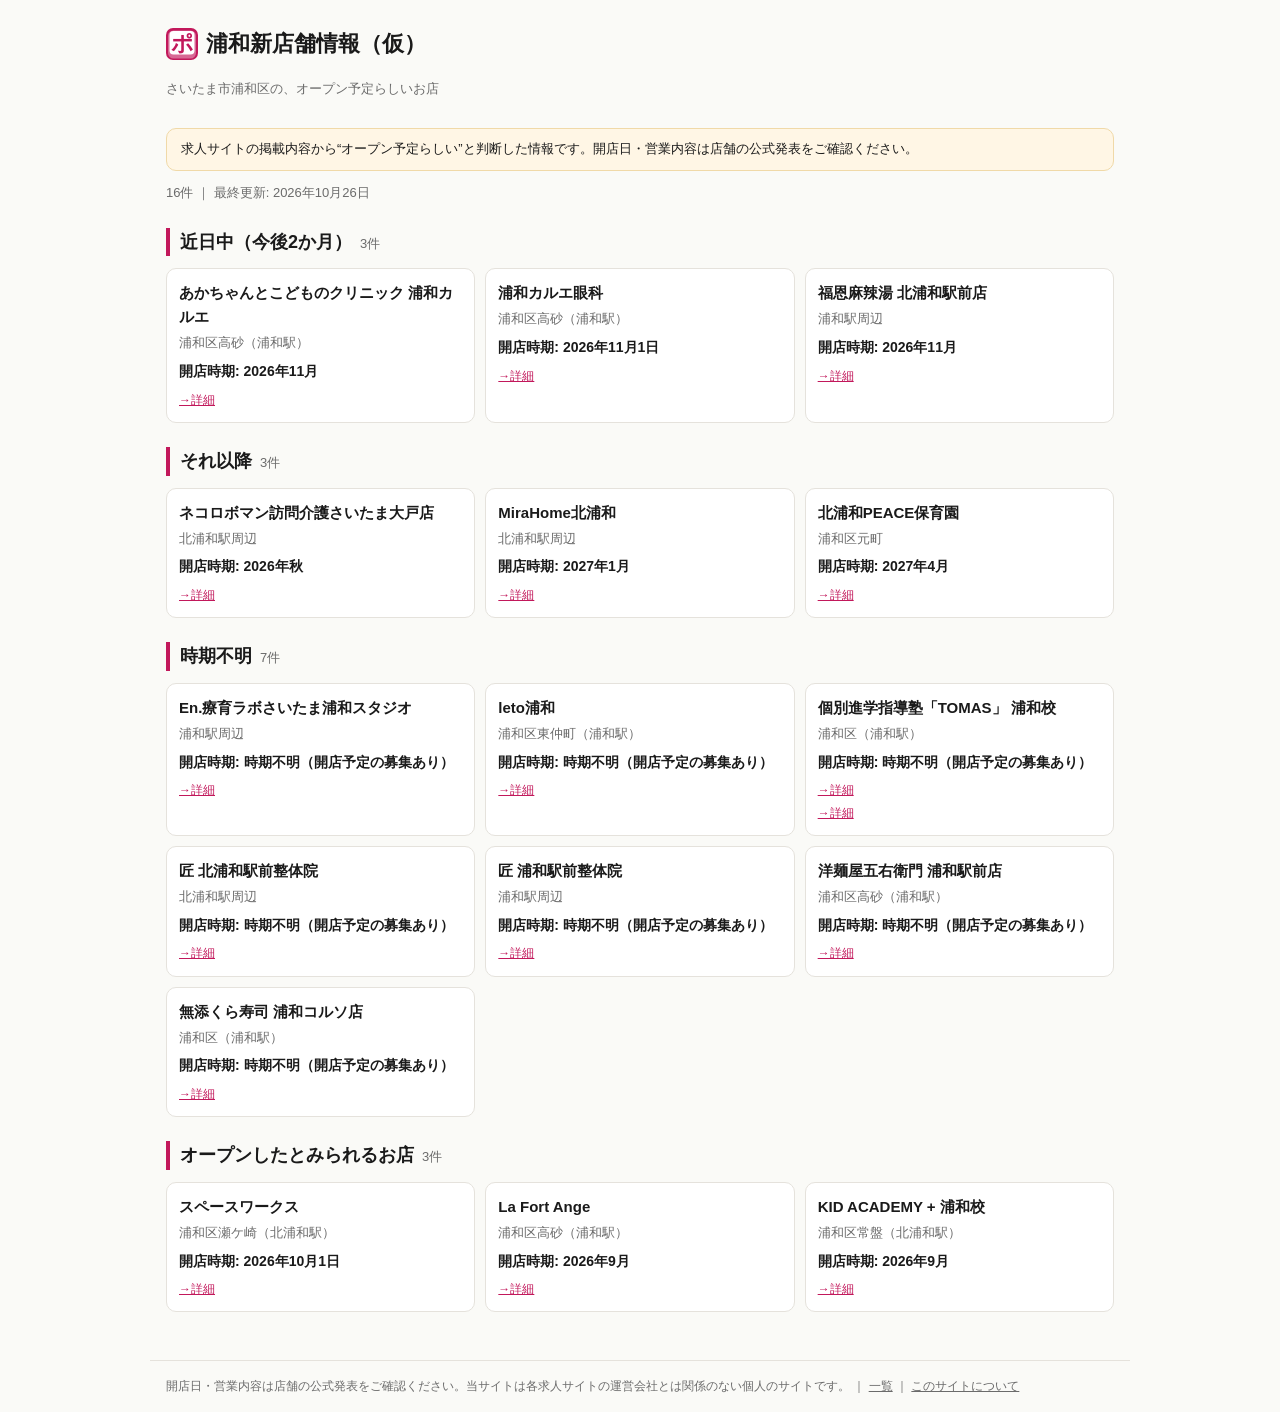
==== commit 18cfa1e2: "新店舗情報を更新 (2026-10-26 07:02)" ====
--- a/docs/index.html
+++ b/docs/index.html
@@ -15,11 +15,11 @@
 </header>
 <main>
 <div class="notice">求人サイトの掲載内容から“オープン予定らしい”と判断した情報です。開店日・営業内容は店舗の公式発表をご確認ください。</div>
-<p class="summary">16件 ｜ 最終更新: 2026年10月25日</p>
+<p class="summary">16件 ｜ 最終更新: 2026年10月26日</p>
 <h2>近日中（今後2か月）<span class="n">3件</span></h2>
 <div class="grid">
 <div class="item"><div class="t">あかちゃんとこどものクリニック 浦和カルエ</div><div class="place">浦和区高砂（浦和駅）</div><div class="period">開店時期: 2026年11月</div><div class="src"><a href="https://xn--pckua2a7gp15o89zb.com/%E6%96%B0%E8%A6%8F%E3%82%AA%E3%83%BC%E3%83%97%E3%83%B3%E3%81%AE%E4%BB%95%E4%BA%8B-%E3%81%95%E3%81%84%E3%81%9F%E3%81%BE%E5%B8%82%E6%B5%A6%E5%92%8C%E5%8C%BA?pg=5" target="_blank" rel="noopener noreferrer nofollow">→詳細</a></div></div>
-<div class="item"><div class="t">浦和カルエ眼科</div><div class="place">浦和区高砂（浦和駅）</div><div class="period">開店時期: 2026年11月1日</div><div class="src"><a href="https://xn--pckua2a7gp15o89zb.com/%E6%96%B0%E8%A6%8F%E9%96%8B%E9%99%A2%E3%81%AE%E4%BB%95%E4%BA%8B-%E3%81%95%E3%81%84%E3%81%9F%E3%81%BE%E5%B8%82%E6%B5%A6%E5%92%8C%E5%8C%BA" target="_blank" rel="noopener noreferrer nofollow">→詳細</a></div></div>
+<div class="item"><div class="t">浦和カルエ眼科</div><div class="place">浦和区高砂（浦和駅）</div><div class="period">開店時期: 2026年11月1日</div><div class="src"><a href="https://xn--pckua2a7gp15o89zb.com/%E6%96%B0%E8%A6%8F%E3%82%AA%E3%83%BC%E3%83%97%E3%83%B3%E3%81%AE%E4%BB%95%E4%BA%8B-%E3%81%95%E3%81%84%E3%81%9F%E3%81%BE%E5%B8%82%E6%B5%A6%E5%92%8C%E5%8C%BA" target="_blank" rel="noopener noreferrer nofollow">→詳細</a></div></div>
 <div class="item"><div class="t">福恩麻辣湯 北浦和駅前店</div><div class="place">浦和駅周辺</div><div class="period">開店時期: 2026年11月</div><div class="src"><a href="https://xn--pckua2a7gp15o89zb.com/%E3%82%AA%E3%83%BC%E3%83%97%E3%83%8B%E3%83%B3%E3%82%B0%E3%82%B9%E3%82%BF%E3%83%83%E3%83%95%E3%81%AE%E4%BB%95%E4%BA%8B-%E3%81%95%E3%81%84%E3%81%9F%E3%81%BE%E5%B8%82%E6%B5%A6%E5%92%8C%E5%8C%BA" target="_blank" rel="noopener noreferrer nofollow">→詳細</a></div></div>
 </div>
 <h2>それ以降<span class="n">3件</span></h2>
@@ -30,18 +30,18 @@
 </div>
 <h2>時期不明<span class="n">7件</span></h2>
 <div class="grid">
-<div class="item"><div class="t">En.療育ラボさいたま浦和スタジオ</div><div class="place">浦和駅周辺</div><div class="period">開店時期: 時期不明（開店予定の募集あり）</div><div class="src"><a href="https://xn--pckua2a7gp15o89zb.com/%E3%82%AA%E3%83%BC%E3%83%97%E3%83%8B%E3%83%B3%E3%82%B0%E3%81%AE%E4%BB%95%E4%BA%8B-%E3%81%95%E3%81%84%E3%81%9F%E3%81%BE%E5%B8%82%E6%B5%A6%E5%92%8C%E5%8C%BA?pg=4" target="_blank" rel="noopener noreferrer nofollow">→詳細</a></div></div>
+<div class="item"><div class="t">En.療育ラボさいたま浦和スタジオ</div><div class="place">浦和駅周辺</div><div class="period">開店時期: 時期不明（開店予定の募集あり）</div><div class="src"><a href="https://xn--pckua2a7gp15o89zb.com/%E3%82%AA%E3%83%BC%E3%83%97%E3%83%8B%E3%83%B3%E3%82%B0%E3%81%AE%E4%BB%95%E4%BA%8B-%E3%81%95%E3%81%84%E3%81%9F%E3%81%BE%E5%B8%82%E6%B5%A6%E5%92%8C%E5%8C%BA?pg=3" target="_blank" rel="noopener noreferrer nofollow">→詳細</a></div></div>
 <div class="item"><div class="t">leto浦和</div><div class="place">浦和区東仲町（浦和駅）</div><div class="period">開店時期: 時期不明（開店予定の募集あり）</div><div class="src"><a href="https://xn--pckua2a7gp15o89zb.com/%E5%BA%97%E9%95%B7%E5%80%99%E8%A3%9C%E3%81%AE%E4%BB%95%E4%BA%8B-%E3%81%95%E3%81%84%E3%81%9F%E3%81%BE%E5%B8%82%E6%B5%A6%E5%92%8C%E5%8C%BA?pg=2" target="_blank" rel="noopener noreferrer nofollow">→詳細</a></div></div>
 <div class="item"><div class="t">個別進学指導塾「TOMAS」 浦和校</div><div class="place">浦和区（浦和駅）</div><div class="period">開店時期: 時期不明（開店予定の募集あり）</div><div class="src"><a href="https://www.baitoru.com/kanto/jlist/saitama/saitamashi/saitamashiurawaku/mrt21/srt2/page4/" target="_blank" rel="noopener noreferrer nofollow">→詳細</a><a href="https://xn--pckua2a7gp15o89zb.com/%E3%82%AA%E3%83%BC%E3%83%97%E3%83%8B%E3%83%B3%E3%82%B0%E3%82%B9%E3%82%BF%E3%83%83%E3%83%95%E3%81%AE%E4%BB%95%E4%BA%8B-%E3%81%95%E3%81%84%E3%81%9F%E3%81%BE%E5%B8%82%E6%B5%A6%E5%92%8C%E5%8C%BA?pg=5" target="_blank" rel="noopener noreferrer nofollow">→詳細</a></div></div>
 <div class="item"><div class="t">匠 北浦和駅前整体院</div><div class="place">北浦和駅周辺</div><div class="period">開店時期: 時期不明（開店予定の募集あり）</div><div class="src"><a href="https://xn--pckua2a7gp15o89zb.com/%E6%96%B0%E8%A6%8F%E3%82%AA%E3%83%BC%E3%83%97%E3%83%B3%E3%81%AE%E4%BB%95%E4%BA%8B-%E3%81%95%E3%81%84%E3%81%9F%E3%81%BE%E5%B8%82%E6%B5%A6%E5%92%8C%E5%8C%BA" target="_blank" rel="noopener noreferrer nofollow">→詳細</a></div></div>
 <div class="item"><div class="t">匠 浦和駅前整体院</div><div class="place">浦和駅周辺</div><div class="period">開店時期: 時期不明（開店予定の募集あり）</div><div class="src"><a href="https://xn--pckua2a7gp15o89zb.com/%E3%82%AA%E3%83%BC%E3%83%97%E3%83%8B%E3%83%B3%E3%82%B0%E3%81%AE%E4%BB%95%E4%BA%8B-%E3%81%95%E3%81%84%E3%81%9F%E3%81%BE%E5%B8%82%E6%B5%A6%E5%92%8C%E5%8C%BA" target="_blank" rel="noopener noreferrer nofollow">→詳細</a></div></div>
-<div class="item"><div class="t">洋麺屋五右衛門 浦和駅前店</div><div class="place">浦和区高砂（浦和駅）</div><div class="period">開店時期: 時期不明（開店予定の募集あり）</div><div class="src"><a href="https://xn--pckua2a7gp15o89zb.com/%E3%82%AA%E3%83%BC%E3%83%97%E3%83%8B%E3%83%B3%E3%82%B0%E3%81%AE%E4%BB%95%E4%BA%8B-%E3%81%95%E3%81%84%E3%81%9F%E3%81%BE%E5%B8%82%E6%B5%A6%E5%92%8C%E5%8C%BA?pg=3" target="_blank" rel="noopener noreferrer nofollow">→詳細</a></div></div>
+<div class="item"><div class="t">洋麺屋五右衛門 浦和駅前店</div><div class="place">浦和区高砂（浦和駅）</div><div class="period">開店時期: 時期不明（開店予定の募集あり）</div><div class="src"><a href="https://xn--pckua2a7gp15o89zb.com/%E3%82%AA%E3%83%BC%E3%83%97%E3%83%8B%E3%83%B3%E3%82%B0%E3%81%AE%E4%BB%95%E4%BA%8B-%E3%81%95%E3%81%84%E3%81%9F%E3%81%BE%E5%B8%82%E6%B5%A6%E5%92%8C%E5%8C%BA?pg=4" target="_blank" rel="noopener noreferrer nofollow">→詳細</a></div></div>
 <div class="item"><div class="t">無添くら寿司 浦和コルソ店</div><div class="place">浦和区（浦和駅）</div><div class="period">開店時期: 時期不明（開店予定の募集あり）</div><div class="src"><a href="https://www.baitoru.com/kanto/jlist/saitama/saitamashi/saitamashiurawaku/mrt21/srt2/page3/" target="_blank" rel="noopener noreferrer nofollow">→詳細</a></div></div>
 </div>
 <h2>オープンしたとみられるお店<span class="n">3件</span></h2>
 <div class="grid">
 <div class="item"><div class="t">スペースワークス</div><div class="place">浦和区瀬ケ崎（北浦和駅）</div><div class="period">開店時期: 2026年10月1日</div><div class="src"><a href="https://xn--pckua2a7gp15o89zb.com/%E6%96%B0%E8%A6%8F%E3%82%AA%E3%83%BC%E3%83%97%E3%83%B3%E3%81%AE%E4%BB%95%E4%BA%8B-%E3%81%95%E3%81%84%E3%81%9F%E3%81%BE%E5%B8%82%E6%B5%A6%E5%92%8C%E5%8C%BA" target="_blank" rel="noopener noreferrer nofollow">→詳細</a></div></div>
-<div class="item"><div class="t">La Fort Ange</div><div class="place">浦和区高砂（浦和駅）</div><div class="period">開店時期: 2026年9月</div><div class="src"><a href="https://xn--pckua2a7gp15o89zb.com/%E3%82%AA%E3%83%BC%E3%83%97%E3%83%8B%E3%83%B3%E3%82%B0%E3%82%B9%E3%82%BF%E3%83%83%E3%83%95%E3%81%AE%E4%BB%95%E4%BA%8B-%E3%81%95%E3%81%84%E3%81%9F%E3%81%BE%E5%B8%82%E6%B5%A6%E5%92%8C%E5%8C%BA?pg=5" target="_blank" rel="noopener noreferrer nofollow">→詳細</a></div></div>
+<div class="item"><div class="t">La Fort Ange</div><div class="place">浦和区高砂（浦和駅）</div><div class="period">開店時期: 2026年9月</div><div class="src"><a href="https://xn--pckua2a7gp15o89zb.com/%E3%82%AA%E3%83%BC%E3%83%97%E3%83%8B%E3%83%B3%E3%82%B0%E3%82%B9%E3%82%BF%E3%83%83%E3%83%95%E3%81%AE%E4%BB%95%E4%BA%8B-%E3%81%95%E3%81%84%E3%81%9F%E3%81%BE%E5%B8%82%E6%B5%A6%E5%92%8C%E5%8C%BA?pg=4" target="_blank" rel="noopener noreferrer nofollow">→詳細</a></div></div>
 <div class="item"><div class="t">KID ACADEMY + 浦和校</div><div class="place">浦和区常盤（北浦和駅）</div><div class="period">開店時期: 2026年9月</div><div class="src"><a href="https://xn--pckua2a7gp15o89zb.com/%E6%96%B0%E8%A6%8F%E3%82%AA%E3%83%BC%E3%83%97%E3%83%B3%E3%81%AE%E4%BB%95%E4%BA%8B-%E3%81%95%E3%81%84%E3%81%9F%E3%81%BE%E5%B8%82%E6%B5%A6%E5%92%8C%E5%8C%BA" target="_blank" rel="noopener noreferrer nofollow">→詳細</a></div></div>
 </div>
 </main>
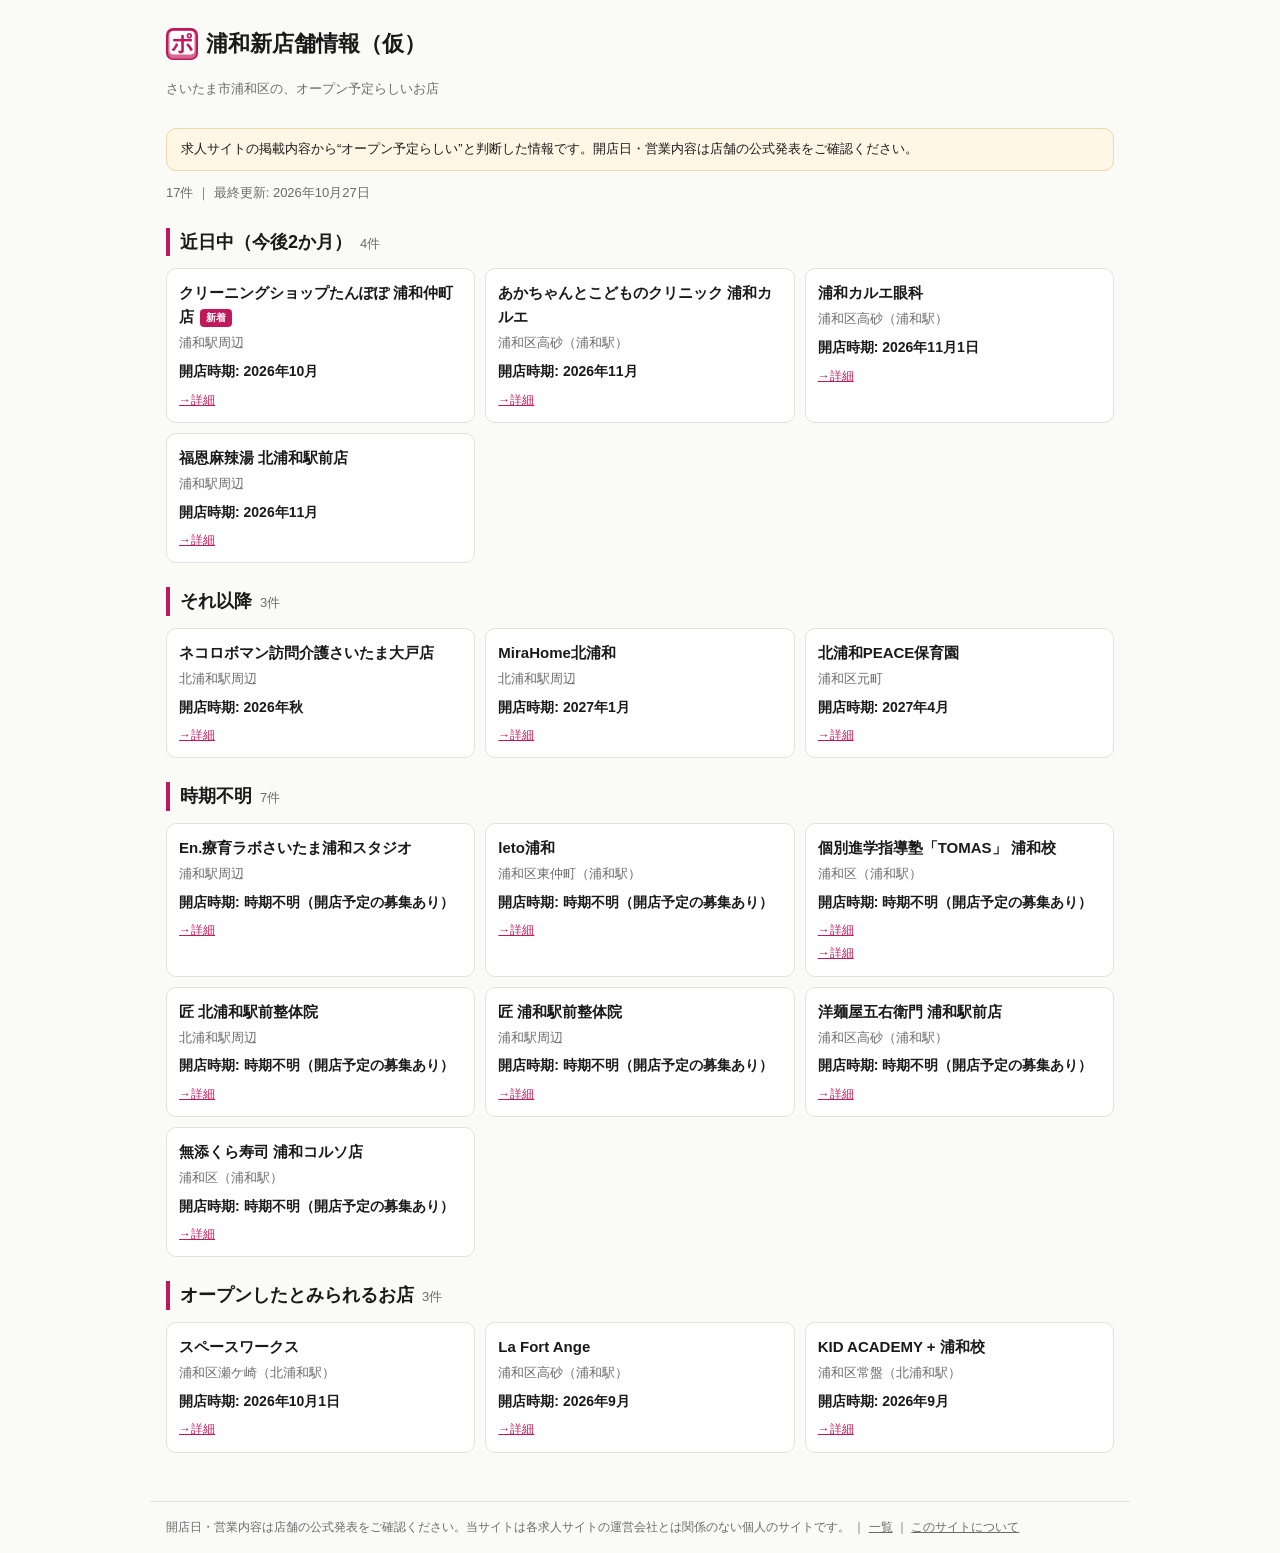
==== commit 7855ad9b: "新店舗情報を更新 (2026-10-27 07:02)" ====
--- a/docs/index.html
+++ b/docs/index.html
@@ -15,9 +15,10 @@
 </header>
 <main>
 <div class="notice">求人サイトの掲載内容から“オープン予定らしい”と判断した情報です。開店日・営業内容は店舗の公式発表をご確認ください。</div>
-<p class="summary">16件 ｜ 最終更新: 2026年10月26日</p>
-<h2>近日中（今後2か月）<span class="n">3件</span></h2>
+<p class="summary">17件 ｜ 最終更新: 2026年10月27日</p>
+<h2>近日中（今後2か月）<span class="n">4件</span></h2>
 <div class="grid">
+<div class="item"><div class="t">クリーニングショップたんぽぽ 浦和仲町店<span class="badge">新着</span></div><div class="place">浦和駅周辺</div><div class="period">開店時期: 2026年10月</div><div class="src"><a href="https://xn--pckua2a7gp15o89zb.com/%E3%82%AA%E3%83%BC%E3%83%97%E3%83%8B%E3%83%B3%E3%82%B0%E3%81%AE%E4%BB%95%E4%BA%8B-%E3%81%95%E3%81%84%E3%81%9F%E3%81%BE%E5%B8%82%E6%B5%A6%E5%92%8C%E5%8C%BA?pg=5" target="_blank" rel="noopener noreferrer nofollow">→詳細</a></div></div>
 <div class="item"><div class="t">あかちゃんとこどものクリニック 浦和カルエ</div><div class="place">浦和区高砂（浦和駅）</div><div class="period">開店時期: 2026年11月</div><div class="src"><a href="https://xn--pckua2a7gp15o89zb.com/%E6%96%B0%E8%A6%8F%E3%82%AA%E3%83%BC%E3%83%97%E3%83%B3%E3%81%AE%E4%BB%95%E4%BA%8B-%E3%81%95%E3%81%84%E3%81%9F%E3%81%BE%E5%B8%82%E6%B5%A6%E5%92%8C%E5%8C%BA?pg=5" target="_blank" rel="noopener noreferrer nofollow">→詳細</a></div></div>
 <div class="item"><div class="t">浦和カルエ眼科</div><div class="place">浦和区高砂（浦和駅）</div><div class="period">開店時期: 2026年11月1日</div><div class="src"><a href="https://xn--pckua2a7gp15o89zb.com/%E6%96%B0%E8%A6%8F%E3%82%AA%E3%83%BC%E3%83%97%E3%83%B3%E3%81%AE%E4%BB%95%E4%BA%8B-%E3%81%95%E3%81%84%E3%81%9F%E3%81%BE%E5%B8%82%E6%B5%A6%E5%92%8C%E5%8C%BA" target="_blank" rel="noopener noreferrer nofollow">→詳細</a></div></div>
 <div class="item"><div class="t">福恩麻辣湯 北浦和駅前店</div><div class="place">浦和駅周辺</div><div class="period">開店時期: 2026年11月</div><div class="src"><a href="https://xn--pckua2a7gp15o89zb.com/%E3%82%AA%E3%83%BC%E3%83%97%E3%83%8B%E3%83%B3%E3%82%B0%E3%82%B9%E3%82%BF%E3%83%83%E3%83%95%E3%81%AE%E4%BB%95%E4%BA%8B-%E3%81%95%E3%81%84%E3%81%9F%E3%81%BE%E5%B8%82%E6%B5%A6%E5%92%8C%E5%8C%BA" target="_blank" rel="noopener noreferrer nofollow">→詳細</a></div></div>
@@ -30,10 +31,10 @@
 </div>
 <h2>時期不明<span class="n">7件</span></h2>
 <div class="grid">
-<div class="item"><div class="t">En.療育ラボさいたま浦和スタジオ</div><div class="place">浦和駅周辺</div><div class="period">開店時期: 時期不明（開店予定の募集あり）</div><div class="src"><a href="https://xn--pckua2a7gp15o89zb.com/%E3%82%AA%E3%83%BC%E3%83%97%E3%83%8B%E3%83%B3%E3%82%B0%E3%81%AE%E4%BB%95%E4%BA%8B-%E3%81%95%E3%81%84%E3%81%9F%E3%81%BE%E5%B8%82%E6%B5%A6%E5%92%8C%E5%8C%BA?pg=3" target="_blank" rel="noopener noreferrer nofollow">→詳細</a></div></div>
+<div class="item"><div class="t">En.療育ラボさいたま浦和スタジオ</div><div class="place">浦和駅周辺</div><div class="period">開店時期: 時期不明（開店予定の募集あり）</div><div class="src"><a href="https://xn--pckua2a7gp15o89zb.com/%E3%82%AA%E3%83%BC%E3%83%97%E3%83%8B%E3%83%B3%E3%82%B0%E3%81%AE%E4%BB%95%E4%BA%8B-%E3%81%95%E3%81%84%E3%81%9F%E3%81%BE%E5%B8%82%E6%B5%A6%E5%92%8C%E5%8C%BA?pg=4" target="_blank" rel="noopener noreferrer nofollow">→詳細</a></div></div>
 <div class="item"><div class="t">leto浦和</div><div class="place">浦和区東仲町（浦和駅）</div><div class="period">開店時期: 時期不明（開店予定の募集あり）</div><div class="src"><a href="https://xn--pckua2a7gp15o89zb.com/%E5%BA%97%E9%95%B7%E5%80%99%E8%A3%9C%E3%81%AE%E4%BB%95%E4%BA%8B-%E3%81%95%E3%81%84%E3%81%9F%E3%81%BE%E5%B8%82%E6%B5%A6%E5%92%8C%E5%8C%BA?pg=2" target="_blank" rel="noopener noreferrer nofollow">→詳細</a></div></div>
 <div class="item"><div class="t">個別進学指導塾「TOMAS」 浦和校</div><div class="place">浦和区（浦和駅）</div><div class="period">開店時期: 時期不明（開店予定の募集あり）</div><div class="src"><a href="https://www.baitoru.com/kanto/jlist/saitama/saitamashi/saitamashiurawaku/mrt21/srt2/page4/" target="_blank" rel="noopener noreferrer nofollow">→詳細</a><a href="https://xn--pckua2a7gp15o89zb.com/%E3%82%AA%E3%83%BC%E3%83%97%E3%83%8B%E3%83%B3%E3%82%B0%E3%82%B9%E3%82%BF%E3%83%83%E3%83%95%E3%81%AE%E4%BB%95%E4%BA%8B-%E3%81%95%E3%81%84%E3%81%9F%E3%81%BE%E5%B8%82%E6%B5%A6%E5%92%8C%E5%8C%BA?pg=5" target="_blank" rel="noopener noreferrer nofollow">→詳細</a></div></div>
-<div class="item"><div class="t">匠 北浦和駅前整体院</div><div class="place">北浦和駅周辺</div><div class="period">開店時期: 時期不明（開店予定の募集あり）</div><div class="src"><a href="https://xn--pckua2a7gp15o89zb.com/%E6%96%B0%E8%A6%8F%E3%82%AA%E3%83%BC%E3%83%97%E3%83%B3%E3%81%AE%E4%BB%95%E4%BA%8B-%E3%81%95%E3%81%84%E3%81%9F%E3%81%BE%E5%B8%82%E6%B5%A6%E5%92%8C%E5%8C%BA" target="_blank" rel="noopener noreferrer nofollow">→詳細</a></div></div>
+<div class="item"><div class="t">匠 北浦和駅前整体院</div><div class="place">北浦和駅周辺</div><div class="period">開店時期: 時期不明（開店予定の募集あり）</div><div class="src"><a href="https://xn--pckua2a7gp15o89zb.com/%E3%82%AA%E3%83%BC%E3%83%97%E3%83%8B%E3%83%B3%E3%82%B0%E3%82%B9%E3%82%BF%E3%83%83%E3%83%95%E3%81%AE%E4%BB%95%E4%BA%8B-%E3%81%95%E3%81%84%E3%81%9F%E3%81%BE%E5%B8%82%E6%B5%A6%E5%92%8C%E5%8C%BA" target="_blank" rel="noopener noreferrer nofollow">→詳細</a></div></div>
 <div class="item"><div class="t">匠 浦和駅前整体院</div><div class="place">浦和駅周辺</div><div class="period">開店時期: 時期不明（開店予定の募集あり）</div><div class="src"><a href="https://xn--pckua2a7gp15o89zb.com/%E3%82%AA%E3%83%BC%E3%83%97%E3%83%8B%E3%83%B3%E3%82%B0%E3%81%AE%E4%BB%95%E4%BA%8B-%E3%81%95%E3%81%84%E3%81%9F%E3%81%BE%E5%B8%82%E6%B5%A6%E5%92%8C%E5%8C%BA" target="_blank" rel="noopener noreferrer nofollow">→詳細</a></div></div>
 <div class="item"><div class="t">洋麺屋五右衛門 浦和駅前店</div><div class="place">浦和区高砂（浦和駅）</div><div class="period">開店時期: 時期不明（開店予定の募集あり）</div><div class="src"><a href="https://xn--pckua2a7gp15o89zb.com/%E3%82%AA%E3%83%BC%E3%83%97%E3%83%8B%E3%83%B3%E3%82%B0%E3%81%AE%E4%BB%95%E4%BA%8B-%E3%81%95%E3%81%84%E3%81%9F%E3%81%BE%E5%B8%82%E6%B5%A6%E5%92%8C%E5%8C%BA?pg=4" target="_blank" rel="noopener noreferrer nofollow">→詳細</a></div></div>
 <div class="item"><div class="t">無添くら寿司 浦和コルソ店</div><div class="place">浦和区（浦和駅）</div><div class="period">開店時期: 時期不明（開店予定の募集あり）</div><div class="src"><a href="https://www.baitoru.com/kanto/jlist/saitama/saitamashi/saitamashiurawaku/mrt21/srt2/page3/" target="_blank" rel="noopener noreferrer nofollow">→詳細</a></div></div>
@@ -41,7 +42,7 @@
 <h2>オープンしたとみられるお店<span class="n">3件</span></h2>
 <div class="grid">
 <div class="item"><div class="t">スペースワークス</div><div class="place">浦和区瀬ケ崎（北浦和駅）</div><div class="period">開店時期: 2026年10月1日</div><div class="src"><a href="https://xn--pckua2a7gp15o89zb.com/%E6%96%B0%E8%A6%8F%E3%82%AA%E3%83%BC%E3%83%97%E3%83%B3%E3%81%AE%E4%BB%95%E4%BA%8B-%E3%81%95%E3%81%84%E3%81%9F%E3%81%BE%E5%B8%82%E6%B5%A6%E5%92%8C%E5%8C%BA" target="_blank" rel="noopener noreferrer nofollow">→詳細</a></div></div>
-<div class="item"><div class="t">La Fort Ange</div><div class="place">浦和区高砂（浦和駅）</div><div class="period">開店時期: 2026年9月</div><div class="src"><a href="https://xn--pckua2a7gp15o89zb.com/%E3%82%AA%E3%83%BC%E3%83%97%E3%83%8B%E3%83%B3%E3%82%B0%E3%82%B9%E3%82%BF%E3%83%83%E3%83%95%E3%81%AE%E4%BB%95%E4%BA%8B-%E3%81%95%E3%81%84%E3%81%9F%E3%81%BE%E5%B8%82%E6%B5%A6%E5%92%8C%E5%8C%BA?pg=4" target="_blank" rel="noopener noreferrer nofollow">→詳細</a></div></div>
+<div class="item"><div class="t">La Fort Ange</div><div class="place">浦和区高砂（浦和駅）</div><div class="period">開店時期: 2026年9月</div><div class="src"><a href="https://xn--pckua2a7gp15o89zb.com/%E6%96%B0%E8%A6%8F%E3%82%AA%E3%83%BC%E3%83%97%E3%83%B3%E3%81%AE%E4%BB%95%E4%BA%8B-%E3%81%95%E3%81%84%E3%81%9F%E3%81%BE%E5%B8%82%E6%B5%A6%E5%92%8C%E5%8C%BA?pg=3" target="_blank" rel="noopener noreferrer nofollow">→詳細</a></div></div>
 <div class="item"><div class="t">KID ACADEMY + 浦和校</div><div class="place">浦和区常盤（北浦和駅）</div><div class="period">開店時期: 2026年9月</div><div class="src"><a href="https://xn--pckua2a7gp15o89zb.com/%E6%96%B0%E8%A6%8F%E3%82%AA%E3%83%BC%E3%83%97%E3%83%B3%E3%81%AE%E4%BB%95%E4%BA%8B-%E3%81%95%E3%81%84%E3%81%9F%E3%81%BE%E5%B8%82%E6%B5%A6%E5%92%8C%E5%8C%BA" target="_blank" rel="noopener noreferrer nofollow">→詳細</a></div></div>
 </div>
 </main>
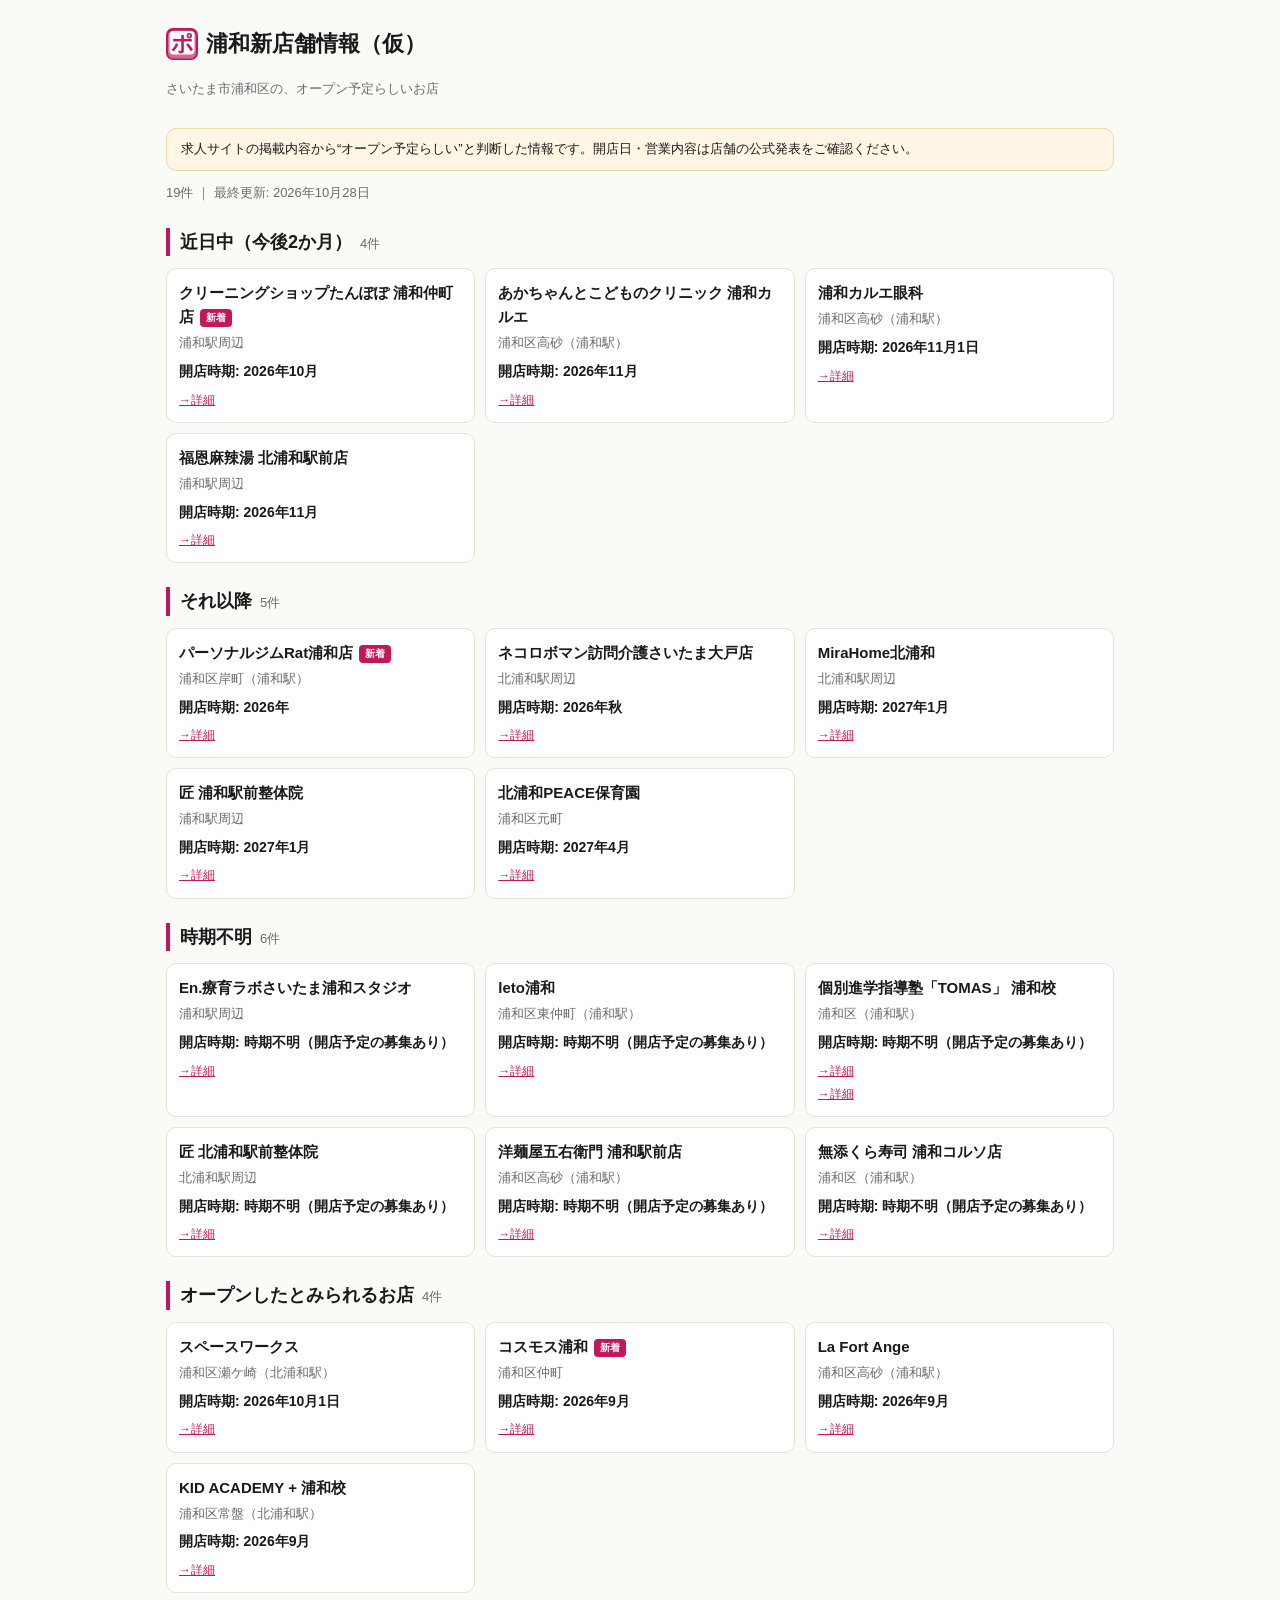
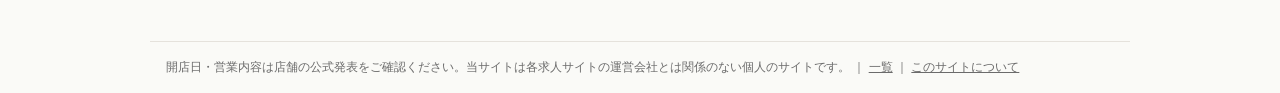
==== commit 14f4bd26: "新店舗情報を更新 (2026-10-28 07:02)" ====
--- a/docs/index.html
+++ b/docs/index.html
@@ -15,34 +15,36 @@
 </header>
 <main>
 <div class="notice">求人サイトの掲載内容から“オープン予定らしい”と判断した情報です。開店日・営業内容は店舗の公式発表をご確認ください。</div>
-<p class="summary">17件 ｜ 最終更新: 2026年10月27日</p>
+<p class="summary">19件 ｜ 最終更新: 2026年10月28日</p>
 <h2>近日中（今後2か月）<span class="n">4件</span></h2>
 <div class="grid">
 <div class="item"><div class="t">クリーニングショップたんぽぽ 浦和仲町店<span class="badge">新着</span></div><div class="place">浦和駅周辺</div><div class="period">開店時期: 2026年10月</div><div class="src"><a href="https://xn--pckua2a7gp15o89zb.com/%E3%82%AA%E3%83%BC%E3%83%97%E3%83%8B%E3%83%B3%E3%82%B0%E3%81%AE%E4%BB%95%E4%BA%8B-%E3%81%95%E3%81%84%E3%81%9F%E3%81%BE%E5%B8%82%E6%B5%A6%E5%92%8C%E5%8C%BA?pg=5" target="_blank" rel="noopener noreferrer nofollow">→詳細</a></div></div>
 <div class="item"><div class="t">あかちゃんとこどものクリニック 浦和カルエ</div><div class="place">浦和区高砂（浦和駅）</div><div class="period">開店時期: 2026年11月</div><div class="src"><a href="https://xn--pckua2a7gp15o89zb.com/%E6%96%B0%E8%A6%8F%E3%82%AA%E3%83%BC%E3%83%97%E3%83%B3%E3%81%AE%E4%BB%95%E4%BA%8B-%E3%81%95%E3%81%84%E3%81%9F%E3%81%BE%E5%B8%82%E6%B5%A6%E5%92%8C%E5%8C%BA?pg=5" target="_blank" rel="noopener noreferrer nofollow">→詳細</a></div></div>
-<div class="item"><div class="t">浦和カルエ眼科</div><div class="place">浦和区高砂（浦和駅）</div><div class="period">開店時期: 2026年11月1日</div><div class="src"><a href="https://xn--pckua2a7gp15o89zb.com/%E6%96%B0%E8%A6%8F%E3%82%AA%E3%83%BC%E3%83%97%E3%83%B3%E3%81%AE%E4%BB%95%E4%BA%8B-%E3%81%95%E3%81%84%E3%81%9F%E3%81%BE%E5%B8%82%E6%B5%A6%E5%92%8C%E5%8C%BA" target="_blank" rel="noopener noreferrer nofollow">→詳細</a></div></div>
+<div class="item"><div class="t">浦和カルエ眼科</div><div class="place">浦和区高砂（浦和駅）</div><div class="period">開店時期: 2026年11月1日</div><div class="src"><a href="https://xn--pckua2a7gp15o89zb.com/%E6%96%B0%E8%A6%8F%E9%96%8B%E9%99%A2%E3%81%AE%E4%BB%95%E4%BA%8B-%E3%81%95%E3%81%84%E3%81%9F%E3%81%BE%E5%B8%82%E6%B5%A6%E5%92%8C%E5%8C%BA" target="_blank" rel="noopener noreferrer nofollow">→詳細</a></div></div>
 <div class="item"><div class="t">福恩麻辣湯 北浦和駅前店</div><div class="place">浦和駅周辺</div><div class="period">開店時期: 2026年11月</div><div class="src"><a href="https://xn--pckua2a7gp15o89zb.com/%E3%82%AA%E3%83%BC%E3%83%97%E3%83%8B%E3%83%B3%E3%82%B0%E3%82%B9%E3%82%BF%E3%83%83%E3%83%95%E3%81%AE%E4%BB%95%E4%BA%8B-%E3%81%95%E3%81%84%E3%81%9F%E3%81%BE%E5%B8%82%E6%B5%A6%E5%92%8C%E5%8C%BA" target="_blank" rel="noopener noreferrer nofollow">→詳細</a></div></div>
 </div>
-<h2>それ以降<span class="n">3件</span></h2>
+<h2>それ以降<span class="n">5件</span></h2>
 <div class="grid">
-<div class="item"><div class="t">ネコロボマン訪問介護さいたま大戸店</div><div class="place">北浦和駅周辺</div><div class="period">開店時期: 2026年秋</div><div class="src"><a href="https://xn--pckua2a7gp15o89zb.com/%E6%96%B0%E8%A6%8F%E3%82%AA%E3%83%BC%E3%83%97%E3%83%B3%E3%81%AE%E4%BB%95%E4%BA%8B-%E3%81%95%E3%81%84%E3%81%9F%E3%81%BE%E5%B8%82%E6%B5%A6%E5%92%8C%E5%8C%BA?pg=2" target="_blank" rel="noopener noreferrer nofollow">→詳細</a></div></div>
-<div class="item"><div class="t">MiraHome北浦和</div><div class="place">北浦和駅周辺</div><div class="period">開店時期: 2027年1月</div><div class="src"><a href="https://xn--pckua2a7gp15o89zb.com/%E6%96%B0%E8%A6%8F%E3%82%AA%E3%83%BC%E3%83%97%E3%83%B3%E3%81%AE%E4%BB%95%E4%BA%8B-%E3%81%95%E3%81%84%E3%81%9F%E3%81%BE%E5%B8%82%E6%B5%A6%E5%92%8C%E5%8C%BA" target="_blank" rel="noopener noreferrer nofollow">→詳細</a></div></div>
+<div class="item"><div class="t">パーソナルジムRat浦和店<span class="badge">新着</span></div><div class="place">浦和区岸町（浦和駅）</div><div class="period">開店時期: 2026年</div><div class="src"><a href="https://xn--pckua2a7gp15o89zb.com/%E6%96%B0%E8%A6%8F%E3%82%AA%E3%83%BC%E3%83%97%E3%83%B3%E3%81%AE%E4%BB%95%E4%BA%8B-%E3%81%95%E3%81%84%E3%81%9F%E3%81%BE%E5%B8%82%E6%B5%A6%E5%92%8C%E5%8C%BA?pg=2" target="_blank" rel="noopener noreferrer nofollow">→詳細</a></div></div>
+<div class="item"><div class="t">ネコロボマン訪問介護さいたま大戸店</div><div class="place">北浦和駅周辺</div><div class="period">開店時期: 2026年秋</div><div class="src"><a href="https://xn--pckua2a7gp15o89zb.com/%E6%96%B0%E8%A6%8F%E3%82%AA%E3%83%BC%E3%83%97%E3%83%B3%E3%81%AE%E4%BB%95%E4%BA%8B-%E3%81%95%E3%81%84%E3%81%9F%E3%81%BE%E5%B8%82%E6%B5%A6%E5%92%8C%E5%8C%BA?pg=3" target="_blank" rel="noopener noreferrer nofollow">→詳細</a></div></div>
+<div class="item"><div class="t">MiraHome北浦和</div><div class="place">北浦和駅周辺</div><div class="period">開店時期: 2027年1月</div><div class="src"><a href="https://xn--pckua2a7gp15o89zb.com/%E6%96%B0%E8%A6%8F%E3%82%AA%E3%83%BC%E3%83%97%E3%83%B3%E3%81%AE%E4%BB%95%E4%BA%8B-%E3%81%95%E3%81%84%E3%81%9F%E3%81%BE%E5%B8%82%E6%B5%A6%E5%92%8C%E5%8C%BA?pg=2" target="_blank" rel="noopener noreferrer nofollow">→詳細</a></div></div>
+<div class="item"><div class="t">匠 浦和駅前整体院</div><div class="place">浦和駅周辺</div><div class="period">開店時期: 2027年1月</div><div class="src"><a href="https://xn--pckua2a7gp15o89zb.com/%E3%82%AA%E3%83%BC%E3%83%97%E3%83%8B%E3%83%B3%E3%82%B0%E3%81%AE%E4%BB%95%E4%BA%8B-%E3%81%95%E3%81%84%E3%81%9F%E3%81%BE%E5%B8%82%E6%B5%A6%E5%92%8C%E5%8C%BA" target="_blank" rel="noopener noreferrer nofollow">→詳細</a></div></div>
 <div class="item"><div class="t">北浦和PEACE保育園</div><div class="place">浦和区元町</div><div class="period">開店時期: 2027年4月</div><div class="src"><a href="https://xn--pckua2a7gp15o89zb.com/%E3%82%AA%E3%83%BC%E3%83%97%E3%83%8B%E3%83%B3%E3%82%B0%E3%82%B9%E3%82%BF%E3%83%83%E3%83%95%E3%81%AE%E4%BB%95%E4%BA%8B-%E3%81%95%E3%81%84%E3%81%9F%E3%81%BE%E5%B8%82%E6%B5%A6%E5%92%8C%E5%8C%BA" target="_blank" rel="noopener noreferrer nofollow">→詳細</a></div></div>
 </div>
-<h2>時期不明<span class="n">7件</span></h2>
+<h2>時期不明<span class="n">6件</span></h2>
 <div class="grid">
 <div class="item"><div class="t">En.療育ラボさいたま浦和スタジオ</div><div class="place">浦和駅周辺</div><div class="period">開店時期: 時期不明（開店予定の募集あり）</div><div class="src"><a href="https://xn--pckua2a7gp15o89zb.com/%E3%82%AA%E3%83%BC%E3%83%97%E3%83%8B%E3%83%B3%E3%82%B0%E3%81%AE%E4%BB%95%E4%BA%8B-%E3%81%95%E3%81%84%E3%81%9F%E3%81%BE%E5%B8%82%E6%B5%A6%E5%92%8C%E5%8C%BA?pg=4" target="_blank" rel="noopener noreferrer nofollow">→詳細</a></div></div>
 <div class="item"><div class="t">leto浦和</div><div class="place">浦和区東仲町（浦和駅）</div><div class="period">開店時期: 時期不明（開店予定の募集あり）</div><div class="src"><a href="https://xn--pckua2a7gp15o89zb.com/%E5%BA%97%E9%95%B7%E5%80%99%E8%A3%9C%E3%81%AE%E4%BB%95%E4%BA%8B-%E3%81%95%E3%81%84%E3%81%9F%E3%81%BE%E5%B8%82%E6%B5%A6%E5%92%8C%E5%8C%BA?pg=2" target="_blank" rel="noopener noreferrer nofollow">→詳細</a></div></div>
 <div class="item"><div class="t">個別進学指導塾「TOMAS」 浦和校</div><div class="place">浦和区（浦和駅）</div><div class="period">開店時期: 時期不明（開店予定の募集あり）</div><div class="src"><a href="https://www.baitoru.com/kanto/jlist/saitama/saitamashi/saitamashiurawaku/mrt21/srt2/page4/" target="_blank" rel="noopener noreferrer nofollow">→詳細</a><a href="https://xn--pckua2a7gp15o89zb.com/%E3%82%AA%E3%83%BC%E3%83%97%E3%83%8B%E3%83%B3%E3%82%B0%E3%82%B9%E3%82%BF%E3%83%83%E3%83%95%E3%81%AE%E4%BB%95%E4%BA%8B-%E3%81%95%E3%81%84%E3%81%9F%E3%81%BE%E5%B8%82%E6%B5%A6%E5%92%8C%E5%8C%BA?pg=5" target="_blank" rel="noopener noreferrer nofollow">→詳細</a></div></div>
 <div class="item"><div class="t">匠 北浦和駅前整体院</div><div class="place">北浦和駅周辺</div><div class="period">開店時期: 時期不明（開店予定の募集あり）</div><div class="src"><a href="https://xn--pckua2a7gp15o89zb.com/%E3%82%AA%E3%83%BC%E3%83%97%E3%83%8B%E3%83%B3%E3%82%B0%E3%82%B9%E3%82%BF%E3%83%83%E3%83%95%E3%81%AE%E4%BB%95%E4%BA%8B-%E3%81%95%E3%81%84%E3%81%9F%E3%81%BE%E5%B8%82%E6%B5%A6%E5%92%8C%E5%8C%BA" target="_blank" rel="noopener noreferrer nofollow">→詳細</a></div></div>
-<div class="item"><div class="t">匠 浦和駅前整体院</div><div class="place">浦和駅周辺</div><div class="period">開店時期: 時期不明（開店予定の募集あり）</div><div class="src"><a href="https://xn--pckua2a7gp15o89zb.com/%E3%82%AA%E3%83%BC%E3%83%97%E3%83%8B%E3%83%B3%E3%82%B0%E3%81%AE%E4%BB%95%E4%BA%8B-%E3%81%95%E3%81%84%E3%81%9F%E3%81%BE%E5%B8%82%E6%B5%A6%E5%92%8C%E5%8C%BA" target="_blank" rel="noopener noreferrer nofollow">→詳細</a></div></div>
 <div class="item"><div class="t">洋麺屋五右衛門 浦和駅前店</div><div class="place">浦和区高砂（浦和駅）</div><div class="period">開店時期: 時期不明（開店予定の募集あり）</div><div class="src"><a href="https://xn--pckua2a7gp15o89zb.com/%E3%82%AA%E3%83%BC%E3%83%97%E3%83%8B%E3%83%B3%E3%82%B0%E3%81%AE%E4%BB%95%E4%BA%8B-%E3%81%95%E3%81%84%E3%81%9F%E3%81%BE%E5%B8%82%E6%B5%A6%E5%92%8C%E5%8C%BA?pg=4" target="_blank" rel="noopener noreferrer nofollow">→詳細</a></div></div>
 <div class="item"><div class="t">無添くら寿司 浦和コルソ店</div><div class="place">浦和区（浦和駅）</div><div class="period">開店時期: 時期不明（開店予定の募集あり）</div><div class="src"><a href="https://www.baitoru.com/kanto/jlist/saitama/saitamashi/saitamashiurawaku/mrt21/srt2/page3/" target="_blank" rel="noopener noreferrer nofollow">→詳細</a></div></div>
 </div>
-<h2>オープンしたとみられるお店<span class="n">3件</span></h2>
+<h2>オープンしたとみられるお店<span class="n">4件</span></h2>
 <div class="grid">
 <div class="item"><div class="t">スペースワークス</div><div class="place">浦和区瀬ケ崎（北浦和駅）</div><div class="period">開店時期: 2026年10月1日</div><div class="src"><a href="https://xn--pckua2a7gp15o89zb.com/%E6%96%B0%E8%A6%8F%E3%82%AA%E3%83%BC%E3%83%97%E3%83%B3%E3%81%AE%E4%BB%95%E4%BA%8B-%E3%81%95%E3%81%84%E3%81%9F%E3%81%BE%E5%B8%82%E6%B5%A6%E5%92%8C%E5%8C%BA" target="_blank" rel="noopener noreferrer nofollow">→詳細</a></div></div>
-<div class="item"><div class="t">La Fort Ange</div><div class="place">浦和区高砂（浦和駅）</div><div class="period">開店時期: 2026年9月</div><div class="src"><a href="https://xn--pckua2a7gp15o89zb.com/%E6%96%B0%E8%A6%8F%E3%82%AA%E3%83%BC%E3%83%97%E3%83%B3%E3%81%AE%E4%BB%95%E4%BA%8B-%E3%81%95%E3%81%84%E3%81%9F%E3%81%BE%E5%B8%82%E6%B5%A6%E5%92%8C%E5%8C%BA?pg=3" target="_blank" rel="noopener noreferrer nofollow">→詳細</a></div></div>
+<div class="item"><div class="t">コスモス浦和<span class="badge">新着</span></div><div class="place">浦和区仲町</div><div class="period">開店時期: 2026年9月</div><div class="src"><a href="https://xn--pckua2a7gp15o89zb.com/%E6%96%B0%E8%A6%8F%E3%82%AA%E3%83%BC%E3%83%97%E3%83%B3%E3%81%AE%E4%BB%95%E4%BA%8B-%E3%81%95%E3%81%84%E3%81%9F%E3%81%BE%E5%B8%82%E6%B5%A6%E5%92%8C%E5%8C%BA" target="_blank" rel="noopener noreferrer nofollow">→詳細</a></div></div>
+<div class="item"><div class="t">La Fort Ange</div><div class="place">浦和区高砂（浦和駅）</div><div class="period">開店時期: 2026年9月</div><div class="src"><a href="https://xn--pckua2a7gp15o89zb.com/%E6%96%B0%E8%A6%8F%E3%82%AA%E3%83%BC%E3%83%97%E3%83%B3%E3%81%AE%E4%BB%95%E4%BA%8B-%E3%81%95%E3%81%84%E3%81%9F%E3%81%BE%E5%B8%82%E6%B5%A6%E5%92%8C%E5%8C%BA?pg=2" target="_blank" rel="noopener noreferrer nofollow">→詳細</a></div></div>
 <div class="item"><div class="t">KID ACADEMY + 浦和校</div><div class="place">浦和区常盤（北浦和駅）</div><div class="period">開店時期: 2026年9月</div><div class="src"><a href="https://xn--pckua2a7gp15o89zb.com/%E6%96%B0%E8%A6%8F%E3%82%AA%E3%83%BC%E3%83%97%E3%83%B3%E3%81%AE%E4%BB%95%E4%BA%8B-%E3%81%95%E3%81%84%E3%81%9F%E3%81%BE%E5%B8%82%E6%B5%A6%E5%92%8C%E5%8C%BA" target="_blank" rel="noopener noreferrer nofollow">→詳細</a></div></div>
 </div>
 </main>
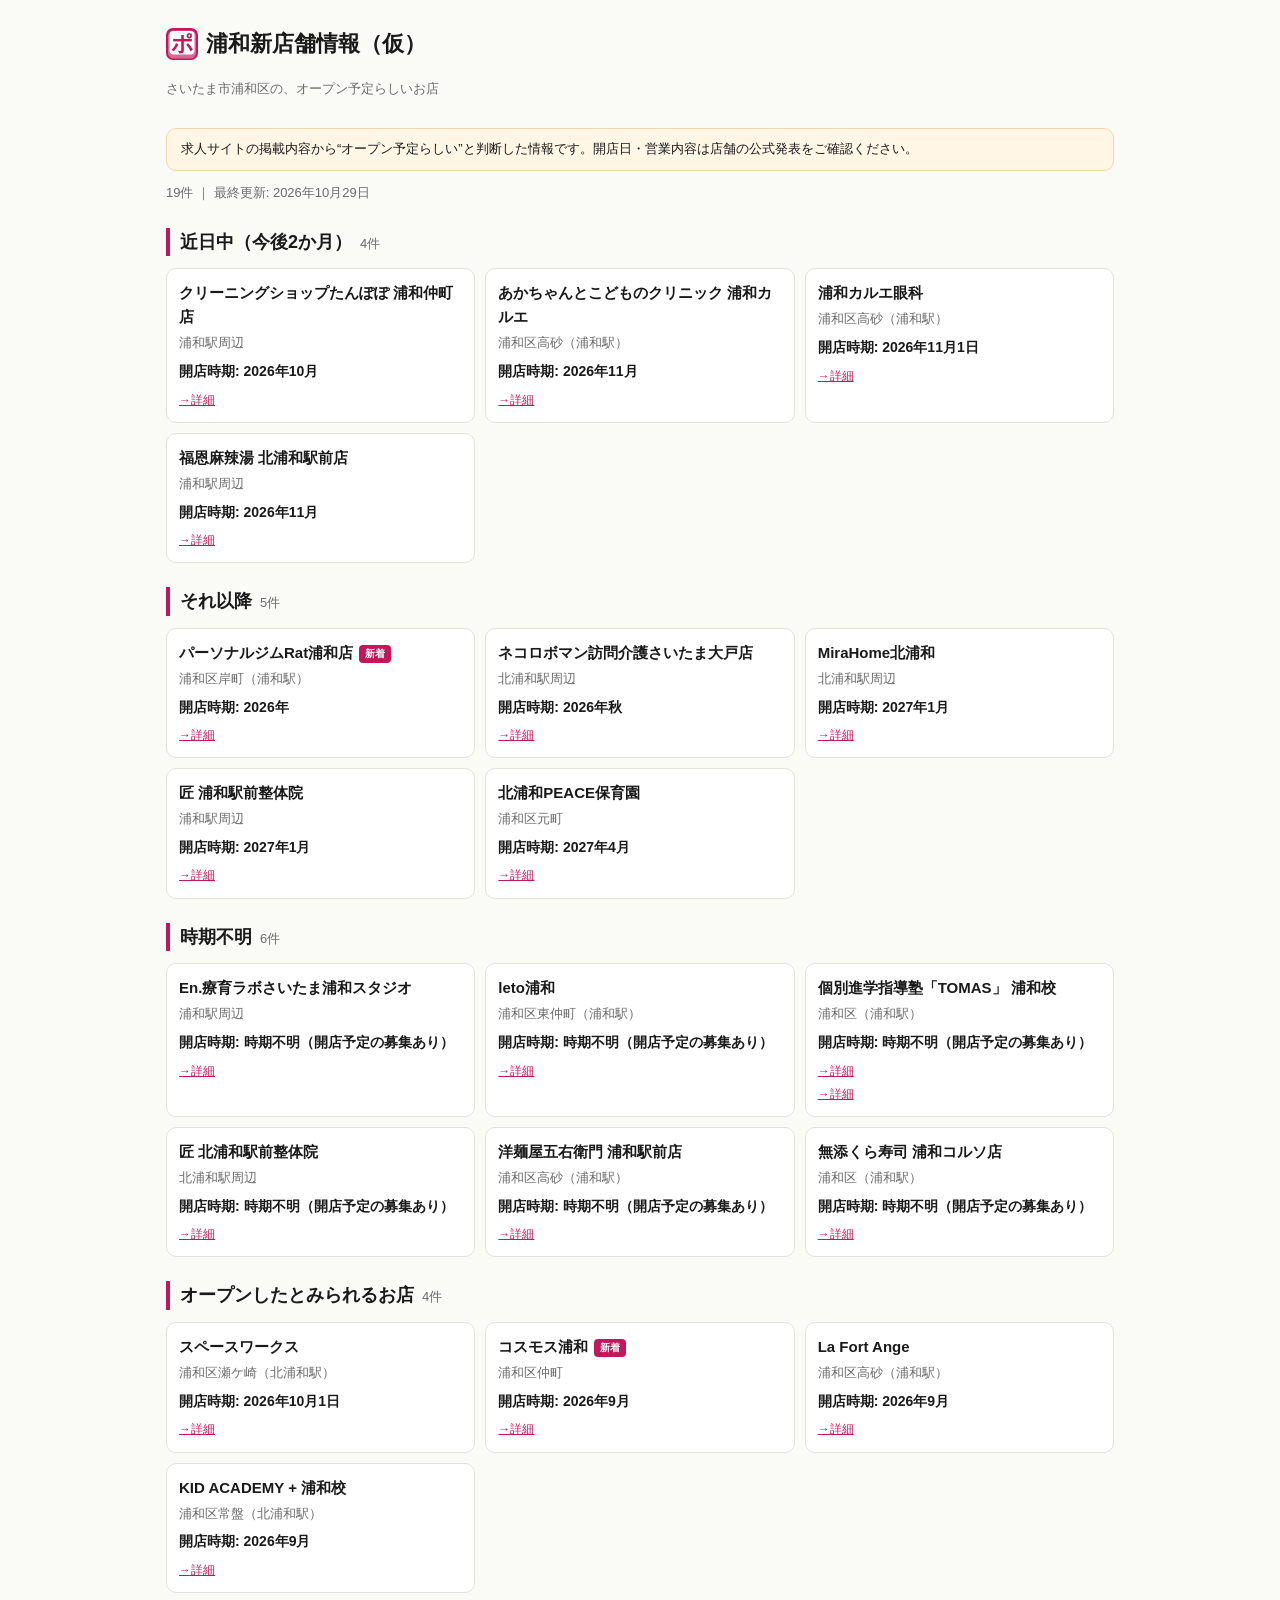
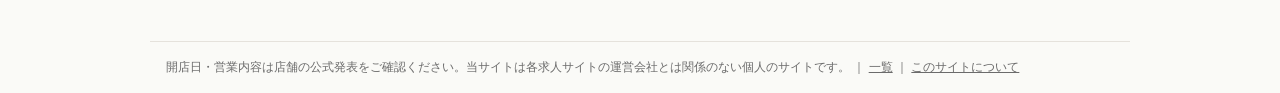
==== commit b8898a6c: "新店舗情報を更新 (2026-10-29 07:02)" ====
--- a/docs/index.html
+++ b/docs/index.html
@@ -15,11 +15,11 @@
 </header>
 <main>
 <div class="notice">求人サイトの掲載内容から“オープン予定らしい”と判断した情報です。開店日・営業内容は店舗の公式発表をご確認ください。</div>
-<p class="summary">19件 ｜ 最終更新: 2026年10月28日</p>
+<p class="summary">19件 ｜ 最終更新: 2026年10月29日</p>
 <h2>近日中（今後2か月）<span class="n">4件</span></h2>
 <div class="grid">
-<div class="item"><div class="t">クリーニングショップたんぽぽ 浦和仲町店<span class="badge">新着</span></div><div class="place">浦和駅周辺</div><div class="period">開店時期: 2026年10月</div><div class="src"><a href="https://xn--pckua2a7gp15o89zb.com/%E3%82%AA%E3%83%BC%E3%83%97%E3%83%8B%E3%83%B3%E3%82%B0%E3%81%AE%E4%BB%95%E4%BA%8B-%E3%81%95%E3%81%84%E3%81%9F%E3%81%BE%E5%B8%82%E6%B5%A6%E5%92%8C%E5%8C%BA?pg=5" target="_blank" rel="noopener noreferrer nofollow">→詳細</a></div></div>
-<div class="item"><div class="t">あかちゃんとこどものクリニック 浦和カルエ</div><div class="place">浦和区高砂（浦和駅）</div><div class="period">開店時期: 2026年11月</div><div class="src"><a href="https://xn--pckua2a7gp15o89zb.com/%E6%96%B0%E8%A6%8F%E3%82%AA%E3%83%BC%E3%83%97%E3%83%B3%E3%81%AE%E4%BB%95%E4%BA%8B-%E3%81%95%E3%81%84%E3%81%9F%E3%81%BE%E5%B8%82%E6%B5%A6%E5%92%8C%E5%8C%BA?pg=5" target="_blank" rel="noopener noreferrer nofollow">→詳細</a></div></div>
+<div class="item"><div class="t">クリーニングショップたんぽぽ 浦和仲町店</div><div class="place">浦和駅周辺</div><div class="period">開店時期: 2026年10月</div><div class="src"><a href="https://xn--pckua2a7gp15o89zb.com/%E3%82%AA%E3%83%BC%E3%83%97%E3%83%8B%E3%83%B3%E3%82%B0%E3%81%AE%E4%BB%95%E4%BA%8B-%E3%81%95%E3%81%84%E3%81%9F%E3%81%BE%E5%B8%82%E6%B5%A6%E5%92%8C%E5%8C%BA?pg=5" target="_blank" rel="noopener noreferrer nofollow">→詳細</a></div></div>
+<div class="item"><div class="t">あかちゃんとこどものクリニック 浦和カルエ</div><div class="place">浦和区高砂（浦和駅）</div><div class="period">開店時期: 2026年11月</div><div class="src"><a href="https://xn--pckua2a7gp15o89zb.com/%E6%96%B0%E8%A6%8F%E3%82%AA%E3%83%BC%E3%83%97%E3%83%B3%E3%81%AE%E4%BB%95%E4%BA%8B-%E3%81%95%E3%81%84%E3%81%9F%E3%81%BE%E5%B8%82%E6%B5%A6%E5%92%8C%E5%8C%BA?pg=4" target="_blank" rel="noopener noreferrer nofollow">→詳細</a></div></div>
 <div class="item"><div class="t">浦和カルエ眼科</div><div class="place">浦和区高砂（浦和駅）</div><div class="period">開店時期: 2026年11月1日</div><div class="src"><a href="https://xn--pckua2a7gp15o89zb.com/%E6%96%B0%E8%A6%8F%E9%96%8B%E9%99%A2%E3%81%AE%E4%BB%95%E4%BA%8B-%E3%81%95%E3%81%84%E3%81%9F%E3%81%BE%E5%B8%82%E6%B5%A6%E5%92%8C%E5%8C%BA" target="_blank" rel="noopener noreferrer nofollow">→詳細</a></div></div>
 <div class="item"><div class="t">福恩麻辣湯 北浦和駅前店</div><div class="place">浦和駅周辺</div><div class="period">開店時期: 2026年11月</div><div class="src"><a href="https://xn--pckua2a7gp15o89zb.com/%E3%82%AA%E3%83%BC%E3%83%97%E3%83%8B%E3%83%B3%E3%82%B0%E3%82%B9%E3%82%BF%E3%83%83%E3%83%95%E3%81%AE%E4%BB%95%E4%BA%8B-%E3%81%95%E3%81%84%E3%81%9F%E3%81%BE%E5%B8%82%E6%B5%A6%E5%92%8C%E5%8C%BA" target="_blank" rel="noopener noreferrer nofollow">→詳細</a></div></div>
 </div>
@@ -27,7 +27,7 @@
 <div class="grid">
 <div class="item"><div class="t">パーソナルジムRat浦和店<span class="badge">新着</span></div><div class="place">浦和区岸町（浦和駅）</div><div class="period">開店時期: 2026年</div><div class="src"><a href="https://xn--pckua2a7gp15o89zb.com/%E6%96%B0%E8%A6%8F%E3%82%AA%E3%83%BC%E3%83%97%E3%83%B3%E3%81%AE%E4%BB%95%E4%BA%8B-%E3%81%95%E3%81%84%E3%81%9F%E3%81%BE%E5%B8%82%E6%B5%A6%E5%92%8C%E5%8C%BA?pg=2" target="_blank" rel="noopener noreferrer nofollow">→詳細</a></div></div>
 <div class="item"><div class="t">ネコロボマン訪問介護さいたま大戸店</div><div class="place">北浦和駅周辺</div><div class="period">開店時期: 2026年秋</div><div class="src"><a href="https://xn--pckua2a7gp15o89zb.com/%E6%96%B0%E8%A6%8F%E3%82%AA%E3%83%BC%E3%83%97%E3%83%B3%E3%81%AE%E4%BB%95%E4%BA%8B-%E3%81%95%E3%81%84%E3%81%9F%E3%81%BE%E5%B8%82%E6%B5%A6%E5%92%8C%E5%8C%BA?pg=3" target="_blank" rel="noopener noreferrer nofollow">→詳細</a></div></div>
-<div class="item"><div class="t">MiraHome北浦和</div><div class="place">北浦和駅周辺</div><div class="period">開店時期: 2027年1月</div><div class="src"><a href="https://xn--pckua2a7gp15o89zb.com/%E6%96%B0%E8%A6%8F%E3%82%AA%E3%83%BC%E3%83%97%E3%83%B3%E3%81%AE%E4%BB%95%E4%BA%8B-%E3%81%95%E3%81%84%E3%81%9F%E3%81%BE%E5%B8%82%E6%B5%A6%E5%92%8C%E5%8C%BA?pg=2" target="_blank" rel="noopener noreferrer nofollow">→詳細</a></div></div>
+<div class="item"><div class="t">MiraHome北浦和</div><div class="place">北浦和駅周辺</div><div class="period">開店時期: 2027年1月</div><div class="src"><a href="https://xn--pckua2a7gp15o89zb.com/%E6%96%B0%E8%A6%8F%E3%82%AA%E3%83%BC%E3%83%97%E3%83%B3%E3%81%AE%E4%BB%95%E4%BA%8B-%E3%81%95%E3%81%84%E3%81%9F%E3%81%BE%E5%B8%82%E6%B5%A6%E5%92%8C%E5%8C%BA" target="_blank" rel="noopener noreferrer nofollow">→詳細</a></div></div>
 <div class="item"><div class="t">匠 浦和駅前整体院</div><div class="place">浦和駅周辺</div><div class="period">開店時期: 2027年1月</div><div class="src"><a href="https://xn--pckua2a7gp15o89zb.com/%E3%82%AA%E3%83%BC%E3%83%97%E3%83%8B%E3%83%B3%E3%82%B0%E3%81%AE%E4%BB%95%E4%BA%8B-%E3%81%95%E3%81%84%E3%81%9F%E3%81%BE%E5%B8%82%E6%B5%A6%E5%92%8C%E5%8C%BA" target="_blank" rel="noopener noreferrer nofollow">→詳細</a></div></div>
 <div class="item"><div class="t">北浦和PEACE保育園</div><div class="place">浦和区元町</div><div class="period">開店時期: 2027年4月</div><div class="src"><a href="https://xn--pckua2a7gp15o89zb.com/%E3%82%AA%E3%83%BC%E3%83%97%E3%83%8B%E3%83%B3%E3%82%B0%E3%82%B9%E3%82%BF%E3%83%83%E3%83%95%E3%81%AE%E4%BB%95%E4%BA%8B-%E3%81%95%E3%81%84%E3%81%9F%E3%81%BE%E5%B8%82%E6%B5%A6%E5%92%8C%E5%8C%BA" target="_blank" rel="noopener noreferrer nofollow">→詳細</a></div></div>
 </div>
@@ -44,7 +44,7 @@
 <div class="grid">
 <div class="item"><div class="t">スペースワークス</div><div class="place">浦和区瀬ケ崎（北浦和駅）</div><div class="period">開店時期: 2026年10月1日</div><div class="src"><a href="https://xn--pckua2a7gp15o89zb.com/%E6%96%B0%E8%A6%8F%E3%82%AA%E3%83%BC%E3%83%97%E3%83%B3%E3%81%AE%E4%BB%95%E4%BA%8B-%E3%81%95%E3%81%84%E3%81%9F%E3%81%BE%E5%B8%82%E6%B5%A6%E5%92%8C%E5%8C%BA" target="_blank" rel="noopener noreferrer nofollow">→詳細</a></div></div>
 <div class="item"><div class="t">コスモス浦和<span class="badge">新着</span></div><div class="place">浦和区仲町</div><div class="period">開店時期: 2026年9月</div><div class="src"><a href="https://xn--pckua2a7gp15o89zb.com/%E6%96%B0%E8%A6%8F%E3%82%AA%E3%83%BC%E3%83%97%E3%83%B3%E3%81%AE%E4%BB%95%E4%BA%8B-%E3%81%95%E3%81%84%E3%81%9F%E3%81%BE%E5%B8%82%E6%B5%A6%E5%92%8C%E5%8C%BA" target="_blank" rel="noopener noreferrer nofollow">→詳細</a></div></div>
-<div class="item"><div class="t">La Fort Ange</div><div class="place">浦和区高砂（浦和駅）</div><div class="period">開店時期: 2026年9月</div><div class="src"><a href="https://xn--pckua2a7gp15o89zb.com/%E6%96%B0%E8%A6%8F%E3%82%AA%E3%83%BC%E3%83%97%E3%83%B3%E3%81%AE%E4%BB%95%E4%BA%8B-%E3%81%95%E3%81%84%E3%81%9F%E3%81%BE%E5%B8%82%E6%B5%A6%E5%92%8C%E5%8C%BA?pg=2" target="_blank" rel="noopener noreferrer nofollow">→詳細</a></div></div>
+<div class="item"><div class="t">La Fort Ange</div><div class="place">浦和区高砂（浦和駅）</div><div class="period">開店時期: 2026年9月</div><div class="src"><a href="https://xn--pckua2a7gp15o89zb.com/%E3%82%AA%E3%83%BC%E3%83%97%E3%83%8B%E3%83%B3%E3%82%B0%E3%82%B9%E3%82%BF%E3%83%83%E3%83%95%E3%81%AE%E4%BB%95%E4%BA%8B-%E3%81%95%E3%81%84%E3%81%9F%E3%81%BE%E5%B8%82%E6%B5%A6%E5%92%8C%E5%8C%BA?pg=4" target="_blank" rel="noopener noreferrer nofollow">→詳細</a></div></div>
 <div class="item"><div class="t">KID ACADEMY + 浦和校</div><div class="place">浦和区常盤（北浦和駅）</div><div class="period">開店時期: 2026年9月</div><div class="src"><a href="https://xn--pckua2a7gp15o89zb.com/%E6%96%B0%E8%A6%8F%E3%82%AA%E3%83%BC%E3%83%97%E3%83%B3%E3%81%AE%E4%BB%95%E4%BA%8B-%E3%81%95%E3%81%84%E3%81%9F%E3%81%BE%E5%B8%82%E6%B5%A6%E5%92%8C%E5%8C%BA" target="_blank" rel="noopener noreferrer nofollow">→詳細</a></div></div>
 </div>
 </main>
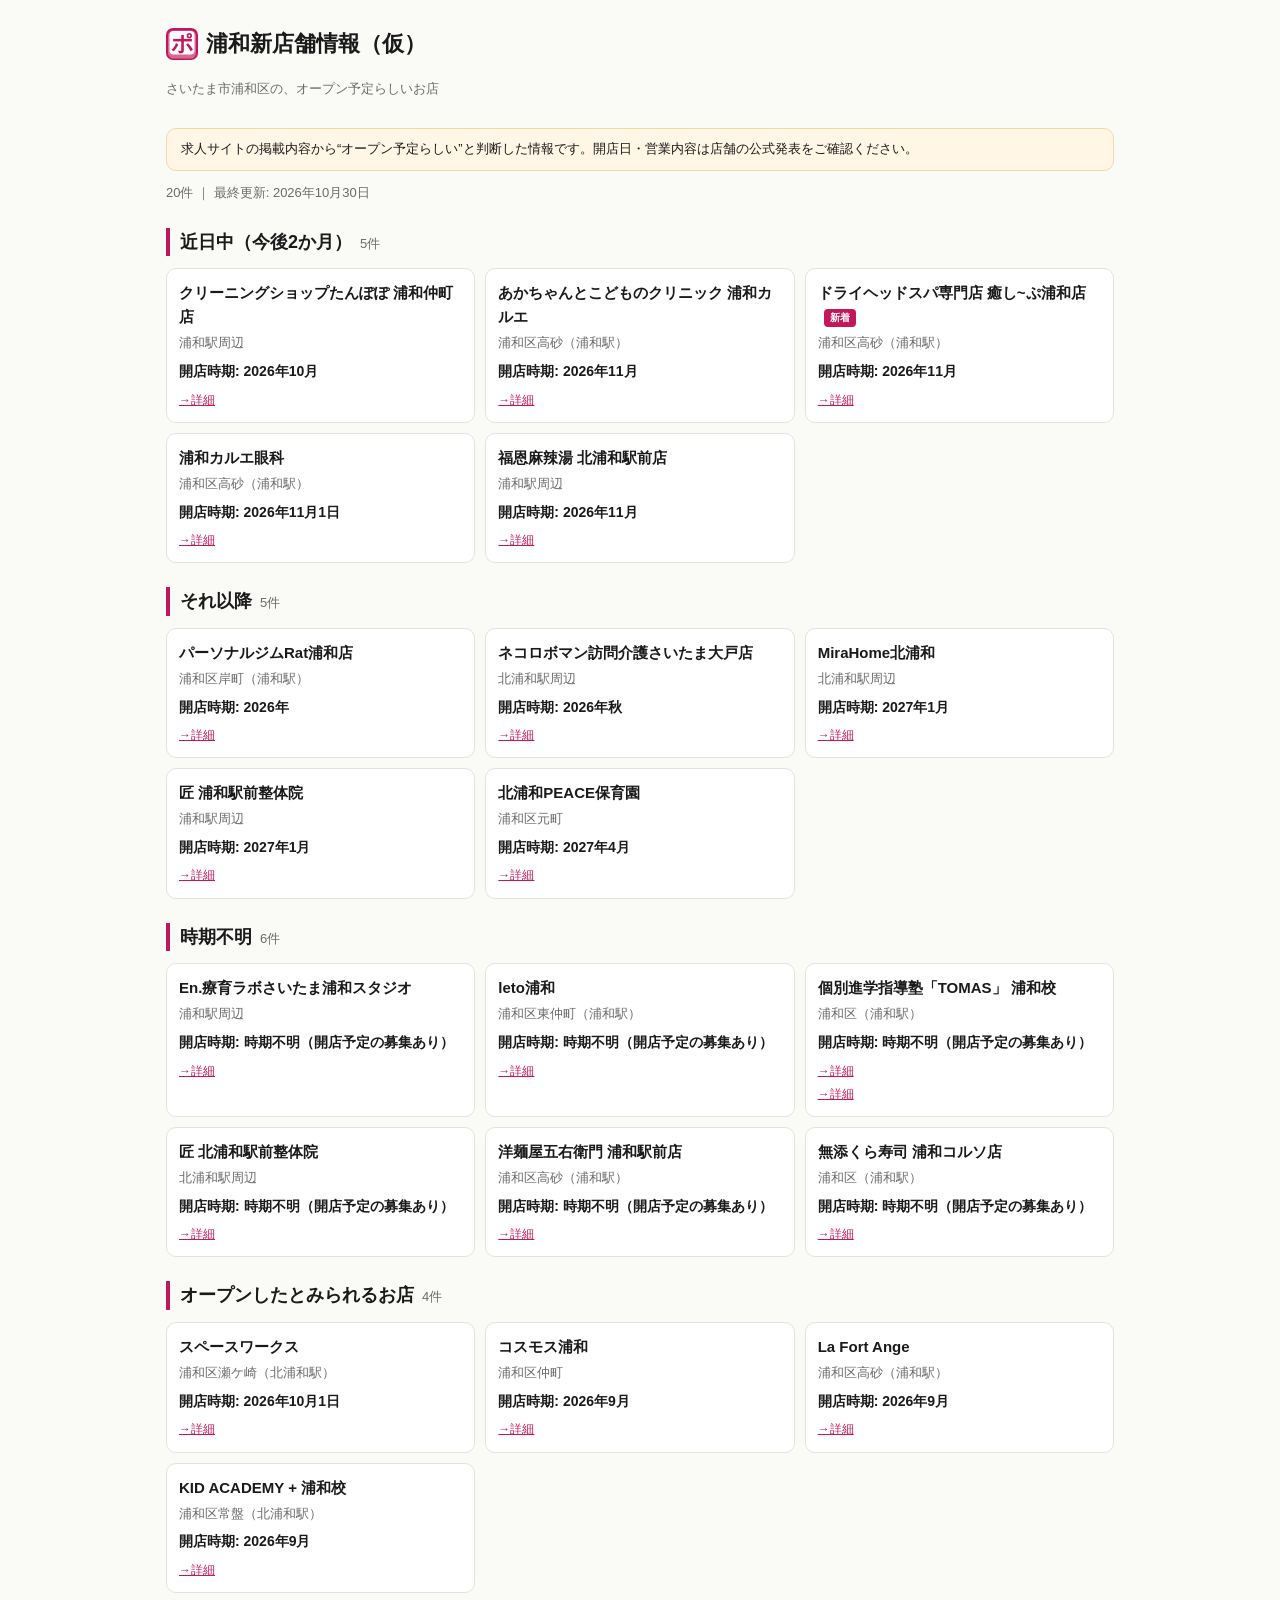
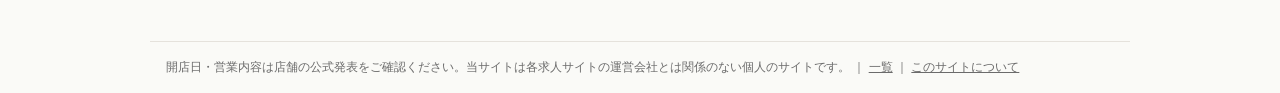
==== commit 3d6642e7: "新店舗情報を更新 (2026-10-30 07:02)" ====
--- a/docs/index.html
+++ b/docs/index.html
@@ -15,17 +15,18 @@
 </header>
 <main>
 <div class="notice">求人サイトの掲載内容から“オープン予定らしい”と判断した情報です。開店日・営業内容は店舗の公式発表をご確認ください。</div>
-<p class="summary">19件 ｜ 最終更新: 2026年10月29日</p>
-<h2>近日中（今後2か月）<span class="n">4件</span></h2>
+<p class="summary">20件 ｜ 最終更新: 2026年10月30日</p>
+<h2>近日中（今後2か月）<span class="n">5件</span></h2>
 <div class="grid">
-<div class="item"><div class="t">クリーニングショップたんぽぽ 浦和仲町店</div><div class="place">浦和駅周辺</div><div class="period">開店時期: 2026年10月</div><div class="src"><a href="https://xn--pckua2a7gp15o89zb.com/%E3%82%AA%E3%83%BC%E3%83%97%E3%83%8B%E3%83%B3%E3%82%B0%E3%81%AE%E4%BB%95%E4%BA%8B-%E3%81%95%E3%81%84%E3%81%9F%E3%81%BE%E5%B8%82%E6%B5%A6%E5%92%8C%E5%8C%BA?pg=5" target="_blank" rel="noopener noreferrer nofollow">→詳細</a></div></div>
-<div class="item"><div class="t">あかちゃんとこどものクリニック 浦和カルエ</div><div class="place">浦和区高砂（浦和駅）</div><div class="period">開店時期: 2026年11月</div><div class="src"><a href="https://xn--pckua2a7gp15o89zb.com/%E6%96%B0%E8%A6%8F%E3%82%AA%E3%83%BC%E3%83%97%E3%83%B3%E3%81%AE%E4%BB%95%E4%BA%8B-%E3%81%95%E3%81%84%E3%81%9F%E3%81%BE%E5%B8%82%E6%B5%A6%E5%92%8C%E5%8C%BA?pg=4" target="_blank" rel="noopener noreferrer nofollow">→詳細</a></div></div>
+<div class="item"><div class="t">クリーニングショップたんぽぽ 浦和仲町店</div><div class="place">浦和駅周辺</div><div class="period">開店時期: 2026年10月</div><div class="src"><a href="https://xn--pckua2a7gp15o89zb.com/%E3%82%AA%E3%83%BC%E3%83%97%E3%83%8B%E3%83%B3%E3%82%B0%E3%81%AE%E4%BB%95%E4%BA%8B-%E3%81%95%E3%81%84%E3%81%9F%E3%81%BE%E5%B8%82%E6%B5%A6%E5%92%8C%E5%8C%BA?pg=4" target="_blank" rel="noopener noreferrer nofollow">→詳細</a></div></div>
+<div class="item"><div class="t">あかちゃんとこどものクリニック 浦和カルエ</div><div class="place">浦和区高砂（浦和駅）</div><div class="period">開店時期: 2026年11月</div><div class="src"><a href="https://xn--pckua2a7gp15o89zb.com/%E6%96%B0%E8%A6%8F%E3%82%AA%E3%83%BC%E3%83%97%E3%83%B3%E3%81%AE%E4%BB%95%E4%BA%8B-%E3%81%95%E3%81%84%E3%81%9F%E3%81%BE%E5%B8%82%E6%B5%A6%E5%92%8C%E5%8C%BA?pg=3" target="_blank" rel="noopener noreferrer nofollow">→詳細</a></div></div>
+<div class="item"><div class="t">ドライヘッドスパ専門店 癒し~ぷ浦和店<span class="badge">新着</span></div><div class="place">浦和区高砂（浦和駅）</div><div class="period">開店時期: 2026年11月</div><div class="src"><a href="https://xn--pckua2a7gp15o89zb.com/%E6%96%B0%E8%A6%8F%E3%82%AA%E3%83%BC%E3%83%97%E3%83%B3%E3%81%AE%E4%BB%95%E4%BA%8B-%E3%81%95%E3%81%84%E3%81%9F%E3%81%BE%E5%B8%82%E6%B5%A6%E5%92%8C%E5%8C%BA?pg=5" target="_blank" rel="noopener noreferrer nofollow">→詳細</a></div></div>
 <div class="item"><div class="t">浦和カルエ眼科</div><div class="place">浦和区高砂（浦和駅）</div><div class="period">開店時期: 2026年11月1日</div><div class="src"><a href="https://xn--pckua2a7gp15o89zb.com/%E6%96%B0%E8%A6%8F%E9%96%8B%E9%99%A2%E3%81%AE%E4%BB%95%E4%BA%8B-%E3%81%95%E3%81%84%E3%81%9F%E3%81%BE%E5%B8%82%E6%B5%A6%E5%92%8C%E5%8C%BA" target="_blank" rel="noopener noreferrer nofollow">→詳細</a></div></div>
 <div class="item"><div class="t">福恩麻辣湯 北浦和駅前店</div><div class="place">浦和駅周辺</div><div class="period">開店時期: 2026年11月</div><div class="src"><a href="https://xn--pckua2a7gp15o89zb.com/%E3%82%AA%E3%83%BC%E3%83%97%E3%83%8B%E3%83%B3%E3%82%B0%E3%82%B9%E3%82%BF%E3%83%83%E3%83%95%E3%81%AE%E4%BB%95%E4%BA%8B-%E3%81%95%E3%81%84%E3%81%9F%E3%81%BE%E5%B8%82%E6%B5%A6%E5%92%8C%E5%8C%BA" target="_blank" rel="noopener noreferrer nofollow">→詳細</a></div></div>
 </div>
 <h2>それ以降<span class="n">5件</span></h2>
 <div class="grid">
-<div class="item"><div class="t">パーソナルジムRat浦和店<span class="badge">新着</span></div><div class="place">浦和区岸町（浦和駅）</div><div class="period">開店時期: 2026年</div><div class="src"><a href="https://xn--pckua2a7gp15o89zb.com/%E6%96%B0%E8%A6%8F%E3%82%AA%E3%83%BC%E3%83%97%E3%83%B3%E3%81%AE%E4%BB%95%E4%BA%8B-%E3%81%95%E3%81%84%E3%81%9F%E3%81%BE%E5%B8%82%E6%B5%A6%E5%92%8C%E5%8C%BA?pg=2" target="_blank" rel="noopener noreferrer nofollow">→詳細</a></div></div>
+<div class="item"><div class="t">パーソナルジムRat浦和店</div><div class="place">浦和区岸町（浦和駅）</div><div class="period">開店時期: 2026年</div><div class="src"><a href="https://xn--pckua2a7gp15o89zb.com/%E6%96%B0%E8%A6%8F%E3%82%AA%E3%83%BC%E3%83%97%E3%83%B3%E3%81%AE%E4%BB%95%E4%BA%8B-%E3%81%95%E3%81%84%E3%81%9F%E3%81%BE%E5%B8%82%E6%B5%A6%E5%92%8C%E5%8C%BA?pg=2" target="_blank" rel="noopener noreferrer nofollow">→詳細</a></div></div>
 <div class="item"><div class="t">ネコロボマン訪問介護さいたま大戸店</div><div class="place">北浦和駅周辺</div><div class="period">開店時期: 2026年秋</div><div class="src"><a href="https://xn--pckua2a7gp15o89zb.com/%E6%96%B0%E8%A6%8F%E3%82%AA%E3%83%BC%E3%83%97%E3%83%B3%E3%81%AE%E4%BB%95%E4%BA%8B-%E3%81%95%E3%81%84%E3%81%9F%E3%81%BE%E5%B8%82%E6%B5%A6%E5%92%8C%E5%8C%BA?pg=3" target="_blank" rel="noopener noreferrer nofollow">→詳細</a></div></div>
 <div class="item"><div class="t">MiraHome北浦和</div><div class="place">北浦和駅周辺</div><div class="period">開店時期: 2027年1月</div><div class="src"><a href="https://xn--pckua2a7gp15o89zb.com/%E6%96%B0%E8%A6%8F%E3%82%AA%E3%83%BC%E3%83%97%E3%83%B3%E3%81%AE%E4%BB%95%E4%BA%8B-%E3%81%95%E3%81%84%E3%81%9F%E3%81%BE%E5%B8%82%E6%B5%A6%E5%92%8C%E5%8C%BA" target="_blank" rel="noopener noreferrer nofollow">→詳細</a></div></div>
 <div class="item"><div class="t">匠 浦和駅前整体院</div><div class="place">浦和駅周辺</div><div class="period">開店時期: 2027年1月</div><div class="src"><a href="https://xn--pckua2a7gp15o89zb.com/%E3%82%AA%E3%83%BC%E3%83%97%E3%83%8B%E3%83%B3%E3%82%B0%E3%81%AE%E4%BB%95%E4%BA%8B-%E3%81%95%E3%81%84%E3%81%9F%E3%81%BE%E5%B8%82%E6%B5%A6%E5%92%8C%E5%8C%BA" target="_blank" rel="noopener noreferrer nofollow">→詳細</a></div></div>
@@ -33,18 +34,18 @@
 </div>
 <h2>時期不明<span class="n">6件</span></h2>
 <div class="grid">
-<div class="item"><div class="t">En.療育ラボさいたま浦和スタジオ</div><div class="place">浦和駅周辺</div><div class="period">開店時期: 時期不明（開店予定の募集あり）</div><div class="src"><a href="https://xn--pckua2a7gp15o89zb.com/%E3%82%AA%E3%83%BC%E3%83%97%E3%83%8B%E3%83%B3%E3%82%B0%E3%81%AE%E4%BB%95%E4%BA%8B-%E3%81%95%E3%81%84%E3%81%9F%E3%81%BE%E5%B8%82%E6%B5%A6%E5%92%8C%E5%8C%BA?pg=4" target="_blank" rel="noopener noreferrer nofollow">→詳細</a></div></div>
+<div class="item"><div class="t">En.療育ラボさいたま浦和スタジオ</div><div class="place">浦和駅周辺</div><div class="period">開店時期: 時期不明（開店予定の募集あり）</div><div class="src"><a href="https://xn--pckua2a7gp15o89zb.com/%E3%82%AA%E3%83%BC%E3%83%97%E3%83%8B%E3%83%B3%E3%82%B0%E3%82%B9%E3%82%BF%E3%83%83%E3%83%95%E3%81%AE%E4%BB%95%E4%BA%8B-%E3%81%95%E3%81%84%E3%81%9F%E3%81%BE%E5%B8%82%E6%B5%A6%E5%92%8C%E5%8C%BA?pg=3" target="_blank" rel="noopener noreferrer nofollow">→詳細</a></div></div>
 <div class="item"><div class="t">leto浦和</div><div class="place">浦和区東仲町（浦和駅）</div><div class="period">開店時期: 時期不明（開店予定の募集あり）</div><div class="src"><a href="https://xn--pckua2a7gp15o89zb.com/%E5%BA%97%E9%95%B7%E5%80%99%E8%A3%9C%E3%81%AE%E4%BB%95%E4%BA%8B-%E3%81%95%E3%81%84%E3%81%9F%E3%81%BE%E5%B8%82%E6%B5%A6%E5%92%8C%E5%8C%BA?pg=2" target="_blank" rel="noopener noreferrer nofollow">→詳細</a></div></div>
 <div class="item"><div class="t">個別進学指導塾「TOMAS」 浦和校</div><div class="place">浦和区（浦和駅）</div><div class="period">開店時期: 時期不明（開店予定の募集あり）</div><div class="src"><a href="https://www.baitoru.com/kanto/jlist/saitama/saitamashi/saitamashiurawaku/mrt21/srt2/page4/" target="_blank" rel="noopener noreferrer nofollow">→詳細</a><a href="https://xn--pckua2a7gp15o89zb.com/%E3%82%AA%E3%83%BC%E3%83%97%E3%83%8B%E3%83%B3%E3%82%B0%E3%82%B9%E3%82%BF%E3%83%83%E3%83%95%E3%81%AE%E4%BB%95%E4%BA%8B-%E3%81%95%E3%81%84%E3%81%9F%E3%81%BE%E5%B8%82%E6%B5%A6%E5%92%8C%E5%8C%BA?pg=5" target="_blank" rel="noopener noreferrer nofollow">→詳細</a></div></div>
-<div class="item"><div class="t">匠 北浦和駅前整体院</div><div class="place">北浦和駅周辺</div><div class="period">開店時期: 時期不明（開店予定の募集あり）</div><div class="src"><a href="https://xn--pckua2a7gp15o89zb.com/%E3%82%AA%E3%83%BC%E3%83%97%E3%83%8B%E3%83%B3%E3%82%B0%E3%82%B9%E3%82%BF%E3%83%83%E3%83%95%E3%81%AE%E4%BB%95%E4%BA%8B-%E3%81%95%E3%81%84%E3%81%9F%E3%81%BE%E5%B8%82%E6%B5%A6%E5%92%8C%E5%8C%BA" target="_blank" rel="noopener noreferrer nofollow">→詳細</a></div></div>
+<div class="item"><div class="t">匠 北浦和駅前整体院</div><div class="place">北浦和駅周辺</div><div class="period">開店時期: 時期不明（開店予定の募集あり）</div><div class="src"><a href="https://xn--pckua2a7gp15o89zb.com/%E6%96%B0%E8%A6%8F%E3%82%AA%E3%83%BC%E3%83%97%E3%83%B3%E3%81%AE%E4%BB%95%E4%BA%8B-%E3%81%95%E3%81%84%E3%81%9F%E3%81%BE%E5%B8%82%E6%B5%A6%E5%92%8C%E5%8C%BA" target="_blank" rel="noopener noreferrer nofollow">→詳細</a></div></div>
 <div class="item"><div class="t">洋麺屋五右衛門 浦和駅前店</div><div class="place">浦和区高砂（浦和駅）</div><div class="period">開店時期: 時期不明（開店予定の募集あり）</div><div class="src"><a href="https://xn--pckua2a7gp15o89zb.com/%E3%82%AA%E3%83%BC%E3%83%97%E3%83%8B%E3%83%B3%E3%82%B0%E3%81%AE%E4%BB%95%E4%BA%8B-%E3%81%95%E3%81%84%E3%81%9F%E3%81%BE%E5%B8%82%E6%B5%A6%E5%92%8C%E5%8C%BA?pg=4" target="_blank" rel="noopener noreferrer nofollow">→詳細</a></div></div>
 <div class="item"><div class="t">無添くら寿司 浦和コルソ店</div><div class="place">浦和区（浦和駅）</div><div class="period">開店時期: 時期不明（開店予定の募集あり）</div><div class="src"><a href="https://www.baitoru.com/kanto/jlist/saitama/saitamashi/saitamashiurawaku/mrt21/srt2/page3/" target="_blank" rel="noopener noreferrer nofollow">→詳細</a></div></div>
 </div>
 <h2>オープンしたとみられるお店<span class="n">4件</span></h2>
 <div class="grid">
 <div class="item"><div class="t">スペースワークス</div><div class="place">浦和区瀬ケ崎（北浦和駅）</div><div class="period">開店時期: 2026年10月1日</div><div class="src"><a href="https://xn--pckua2a7gp15o89zb.com/%E6%96%B0%E8%A6%8F%E3%82%AA%E3%83%BC%E3%83%97%E3%83%B3%E3%81%AE%E4%BB%95%E4%BA%8B-%E3%81%95%E3%81%84%E3%81%9F%E3%81%BE%E5%B8%82%E6%B5%A6%E5%92%8C%E5%8C%BA" target="_blank" rel="noopener noreferrer nofollow">→詳細</a></div></div>
-<div class="item"><div class="t">コスモス浦和<span class="badge">新着</span></div><div class="place">浦和区仲町</div><div class="period">開店時期: 2026年9月</div><div class="src"><a href="https://xn--pckua2a7gp15o89zb.com/%E6%96%B0%E8%A6%8F%E3%82%AA%E3%83%BC%E3%83%97%E3%83%B3%E3%81%AE%E4%BB%95%E4%BA%8B-%E3%81%95%E3%81%84%E3%81%9F%E3%81%BE%E5%B8%82%E6%B5%A6%E5%92%8C%E5%8C%BA" target="_blank" rel="noopener noreferrer nofollow">→詳細</a></div></div>
-<div class="item"><div class="t">La Fort Ange</div><div class="place">浦和区高砂（浦和駅）</div><div class="period">開店時期: 2026年9月</div><div class="src"><a href="https://xn--pckua2a7gp15o89zb.com/%E3%82%AA%E3%83%BC%E3%83%97%E3%83%8B%E3%83%B3%E3%82%B0%E3%82%B9%E3%82%BF%E3%83%83%E3%83%95%E3%81%AE%E4%BB%95%E4%BA%8B-%E3%81%95%E3%81%84%E3%81%9F%E3%81%BE%E5%B8%82%E6%B5%A6%E5%92%8C%E5%8C%BA?pg=4" target="_blank" rel="noopener noreferrer nofollow">→詳細</a></div></div>
+<div class="item"><div class="t">コスモス浦和</div><div class="place">浦和区仲町</div><div class="period">開店時期: 2026年9月</div><div class="src"><a href="https://xn--pckua2a7gp15o89zb.com/%E6%96%B0%E8%A6%8F%E3%82%AA%E3%83%BC%E3%83%97%E3%83%B3%E3%81%AE%E4%BB%95%E4%BA%8B-%E3%81%95%E3%81%84%E3%81%9F%E3%81%BE%E5%B8%82%E6%B5%A6%E5%92%8C%E5%8C%BA" target="_blank" rel="noopener noreferrer nofollow">→詳細</a></div></div>
+<div class="item"><div class="t">La Fort Ange</div><div class="place">浦和区高砂（浦和駅）</div><div class="period">開店時期: 2026年9月</div><div class="src"><a href="https://xn--pckua2a7gp15o89zb.com/%E3%82%AA%E3%83%BC%E3%83%97%E3%83%8B%E3%83%B3%E3%82%B0%E3%82%B9%E3%82%BF%E3%83%83%E3%83%95%E3%81%AE%E4%BB%95%E4%BA%8B-%E3%81%95%E3%81%84%E3%81%9F%E3%81%BE%E5%B8%82%E6%B5%A6%E5%92%8C%E5%8C%BA?pg=5" target="_blank" rel="noopener noreferrer nofollow">→詳細</a></div></div>
 <div class="item"><div class="t">KID ACADEMY + 浦和校</div><div class="place">浦和区常盤（北浦和駅）</div><div class="period">開店時期: 2026年9月</div><div class="src"><a href="https://xn--pckua2a7gp15o89zb.com/%E6%96%B0%E8%A6%8F%E3%82%AA%E3%83%BC%E3%83%97%E3%83%B3%E3%81%AE%E4%BB%95%E4%BA%8B-%E3%81%95%E3%81%84%E3%81%9F%E3%81%BE%E5%B8%82%E6%B5%A6%E5%92%8C%E5%8C%BA" target="_blank" rel="noopener noreferrer nofollow">→詳細</a></div></div>
 </div>
 </main>
